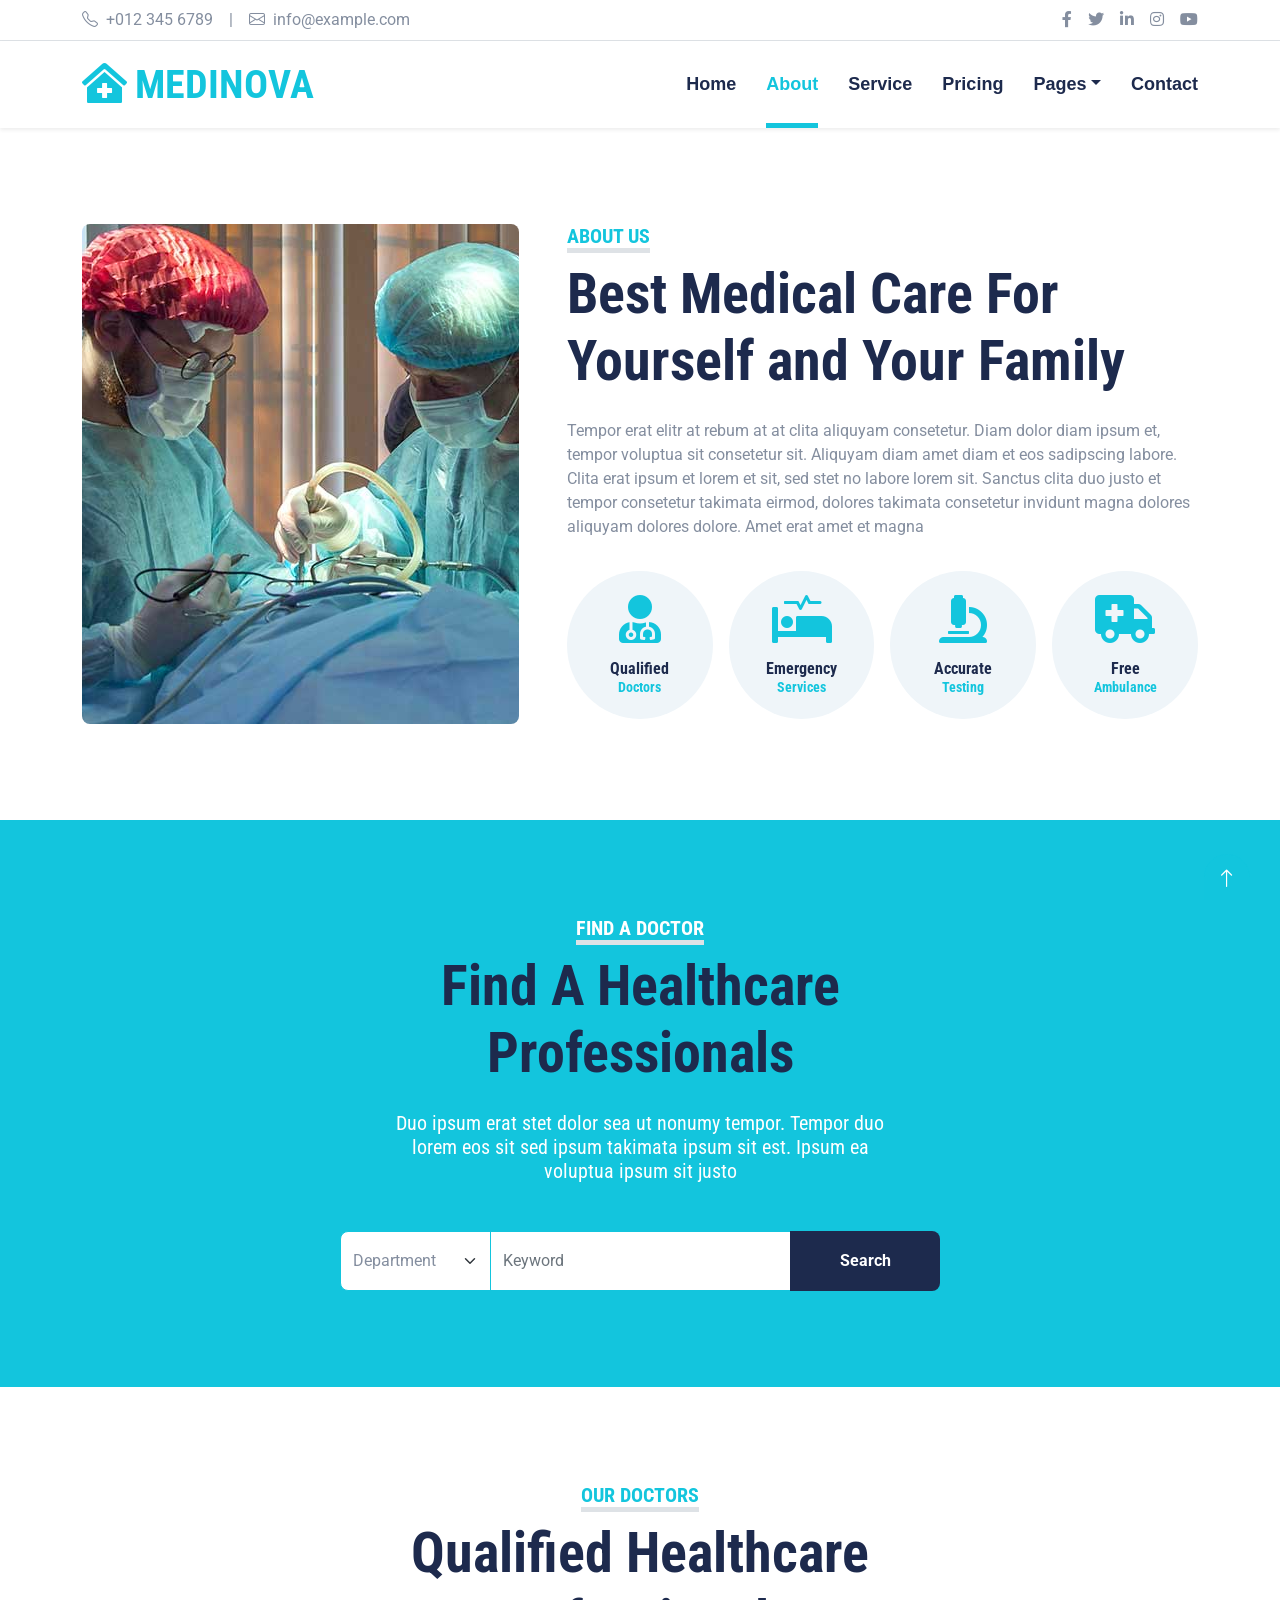
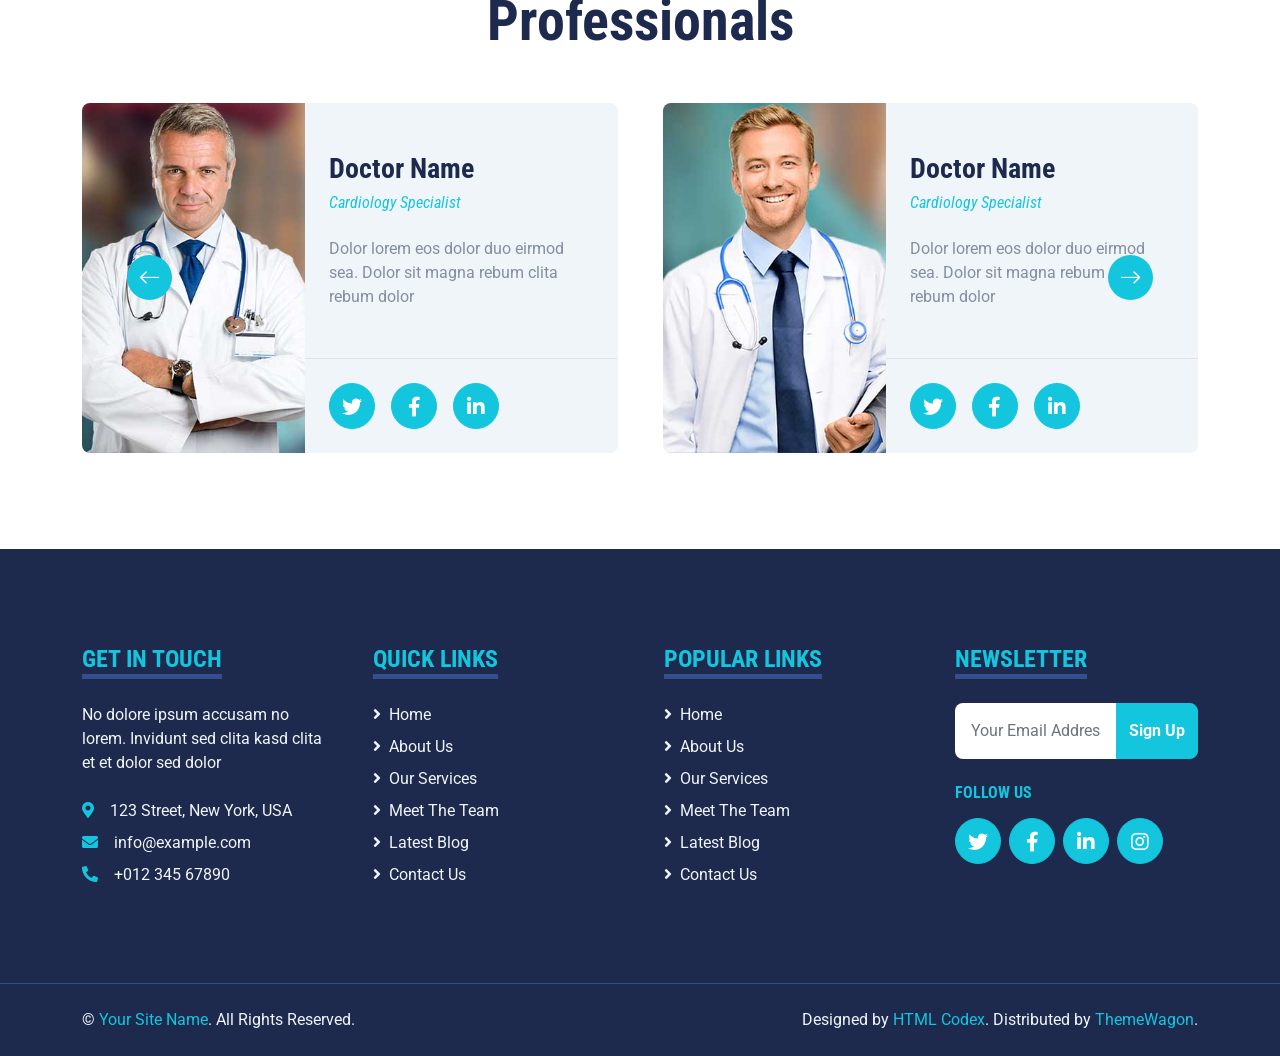
==== about.html @ a8105277 "Initial import of Medinova template for dinosaur conversion" ====
<!DOCTYPE html>
<html lang="en">

<head>
    <meta charset="utf-8">
    <title>MEDINOVA - Hospital Website Template</title>
    <meta content="width=device-width, initial-scale=1.0" name="viewport">
    <meta content="Free HTML Templates" name="keywords">
    <meta content="Free HTML Templates" name="description">

    <!-- Favicon -->
    <link href="img/favicon.ico" rel="icon">

    <!-- Google Web Fonts -->
    <link rel="preconnect" href="https://fonts.gstatic.com">
    <link
        href="https://fonts.googleapis.com/css2?family=Roboto+Condensed:wght@400;700&family=Roboto:wght@400;700&display=swap"
        rel="stylesheet">

    <!-- Icon Font Stylesheet -->
    <link href="https://cdnjs.cloudflare.com/ajax/libs/font-awesome/5.15.0/css/all.min.css" rel="stylesheet">
    <link href="https://cdn.jsdelivr.net/npm/bootstrap-icons@1.4.1/font/bootstrap-icons.css" rel="stylesheet">

    <!-- Libraries Stylesheet -->
    <link href="lib/owlcarousel/assets/owl.carousel.min.css" rel="stylesheet">
    <link href="lib/tempusdominus/css/tempusdominus-bootstrap-4.min.css" rel="stylesheet" />

    <!-- Customized Bootstrap Stylesheet -->
    <link href="css/bootstrap.min.css" rel="stylesheet">

    <!-- Template Stylesheet -->
    <link href="css/style.css" rel="stylesheet">
</head>

<body>
    <!-- Topbar Start -->
    <div class="container-fluid py-2 border-bottom d-none d-lg-block">
        <div class="container">
            <div class="row">
                <div class="col-md-6 text-center text-lg-start mb-2 mb-lg-0">
                    <div class="d-inline-flex align-items-center">
                        <a class="text-decoration-none text-body pe-3" href="#!"><i
                                class="bi bi-telephone me-2"></i>+012
                            345 6789</a>
                        <span class="text-body">|</span>
                        <a class="text-decoration-none text-body px-3" href="#!"><i
                                class="bi bi-envelope me-2"></i>info@example.com</a>
                    </div>
                </div>
                <div class="col-md-6 text-center text-lg-end">
                    <div class="d-inline-flex align-items-center">
                        <a class="text-body px-2" href="#!">
                            <i class="fab fa-facebook-f"></i>
                        </a>
                        <a class="text-body px-2" href="#!">
                            <i class="fab fa-twitter"></i>
                        </a>
                        <a class="text-body px-2" href="#!">
                            <i class="fab fa-linkedin-in"></i>
                        </a>
                        <a class="text-body px-2" href="#!">
                            <i class="fab fa-instagram"></i>
                        </a>
                        <a class="text-body ps-2" href="#!">
                            <i class="fab fa-youtube"></i>
                        </a>
                    </div>
                </div>
            </div>
        </div>
    </div>
    <!-- Topbar End -->


    <!-- Navbar Start -->
    <div class="container-fluid sticky-top bg-white shadow-sm mb-5">
        <div class="container">
            <nav class="navbar navbar-expand-lg bg-white navbar-light py-3 py-lg-0">
                <a href="index.html" class="navbar-brand">
                    <h1 class="m-0 text-uppercase text-primary"><i class="fa fa-clinic-medical me-2"></i>Medinova</h1>
                </a>
                <button class="navbar-toggler" type="button" data-bs-toggle="collapse" data-bs-target="#navbarCollapse">
                    <span class="navbar-toggler-icon"></span>
                </button>
                <div class="collapse navbar-collapse" id="navbarCollapse">
                    <div class="navbar-nav ms-auto py-0">
                        <a href="index.html" class="nav-item nav-link">Home</a>
                        <a href="about.html" class="nav-item nav-link active">About</a>
                        <a href="service.html" class="nav-item nav-link">Service</a>
                        <a href="price.html" class="nav-item nav-link">Pricing</a>
                        <div class="nav-item dropdown">
                            <a href="#" class="nav-link dropdown-toggle" data-bs-toggle="dropdown">Pages</a>
                            <div class="dropdown-menu m-0">
                                <a href="blog.html" class="dropdown-item">Blog Grid</a>
                                <a href="detail.html" class="dropdown-item">Blog Detail</a>
                                <a href="team.html" class="dropdown-item">The Team</a>
                                <a href="testimonial.html" class="dropdown-item">Testimonial</a>
                                <a href="appointment.html" class="dropdown-item">Appointment</a>
                                <a href="search.html" class="dropdown-item">Search</a>
                            </div>
                        </div>
                        <a href="contact.html" class="nav-item nav-link">Contact</a>
                    </div>
                </div>
            </nav>
        </div>
    </div>
    <!-- Navbar End -->


    <!-- About Start -->
    <div class="container-fluid py-5">
        <div class="container">
            <div class="row gx-5">
                <div class="col-lg-5 mb-5 mb-lg-0" style="min-height: 500px;">
                    <div class="position-relative h-100">
                        <img class="position-absolute w-100 h-100 rounded" src="img/about.jpg"
                            style="object-fit: cover;">
                    </div>
                </div>
                <div class="col-lg-7">
                    <div class="mb-4">
                        <h5 class="d-inline-block text-primary text-uppercase border-bottom border-5">About Us</h5>
                        <h1 class="display-4">Best Medical Care For Yourself and Your Family</h1>
                    </div>
                    <p>Tempor erat elitr at rebum at at clita aliquyam consetetur. Diam dolor diam ipsum et, tempor
                        voluptua sit consetetur sit. Aliquyam diam amet diam et eos sadipscing labore. Clita erat ipsum
                        et lorem et sit, sed stet no labore lorem sit. Sanctus clita duo justo et tempor consetetur
                        takimata eirmod, dolores takimata consetetur invidunt magna dolores aliquyam dolores dolore.
                        Amet erat amet et magna</p>
                    <div class="row g-3 pt-3">
                        <div class="col-sm-3 col-6">
                            <div class="bg-light text-center rounded-circle py-4">
                                <i class="fa fa-3x fa-user-md text-primary mb-3"></i>
                                <h6 class="mb-0">Qualified<small class="d-block text-primary">Doctors</small></h6>
                            </div>
                        </div>
                        <div class="col-sm-3 col-6">
                            <div class="bg-light text-center rounded-circle py-4">
                                <i class="fa fa-3x fa-procedures text-primary mb-3"></i>
                                <h6 class="mb-0">Emergency<small class="d-block text-primary">Services</small></h6>
                            </div>
                        </div>
                        <div class="col-sm-3 col-6">
                            <div class="bg-light text-center rounded-circle py-4">
                                <i class="fa fa-3x fa-microscope text-primary mb-3"></i>
                                <h6 class="mb-0">Accurate<small class="d-block text-primary">Testing</small></h6>
                            </div>
                        </div>
                        <div class="col-sm-3 col-6">
                            <div class="bg-light text-center rounded-circle py-4">
                                <i class="fa fa-3x fa-ambulance text-primary mb-3"></i>
                                <h6 class="mb-0">Free<small class="d-block text-primary">Ambulance</small></h6>
                            </div>
                        </div>
                    </div>
                </div>
            </div>
        </div>
    </div>
    <!-- About End -->


    <!-- Search Start -->
    <div class="container-fluid bg-primary my-5 py-5">
        <div class="container py-5">
            <div class="text-center mx-auto mb-5" style="max-width: 500px;">
                <h5 class="d-inline-block text-white text-uppercase border-bottom border-5">Find A Doctor</h5>
                <h1 class="display-4 mb-4">Find A Healthcare Professionals</h1>
                <h5 class="text-white fw-normal">Duo ipsum erat stet dolor sea ut nonumy tempor. Tempor duo lorem eos
                    sit sed ipsum takimata ipsum sit est. Ipsum ea voluptua ipsum sit justo</h5>
            </div>
            <div class="mx-auto" style="width: 100%; max-width: 600px;">
                <div class="input-group">
                    <select class="form-select border-primary w-25" style="height: 60px;">
                        <option selected>Department</option>
                        <option value="1">Department 1</option>
                        <option value="2">Department 2</option>
                        <option value="3">Department 3</option>
                    </select>
                    <input type="text" class="form-control border-primary w-50" placeholder="Keyword">
                    <button class="btn btn-dark border-0 w-25">Search</button>
                </div>
            </div>
        </div>
    </div>
    <!-- Search End -->


    <!-- Team Start -->
    <div class="container-fluid py-5">
        <div class="container">
            <div class="text-center mx-auto mb-5" style="max-width: 500px;">
                <h5 class="d-inline-block text-primary text-uppercase border-bottom border-5">Our Doctors</h5>
                <h1 class="display-4">Qualified Healthcare Professionals</h1>
            </div>
            <div class="owl-carousel team-carousel position-relative">
                <div class="team-item">
                    <div class="row g-0 bg-light rounded overflow-hidden">
                        <div class="col-12 col-sm-5 h-100">
                            <img class="img-fluid h-100" src="img/team-1.jpg" style="object-fit: cover;">
                        </div>
                        <div class="col-12 col-sm-7 h-100 d-flex flex-column">
                            <div class="mt-auto p-4">
                                <h3>Doctor Name</h3>
                                <h6 class="fw-normal fst-italic text-primary mb-4">Cardiology Specialist</h6>
                                <p class="m-0">Dolor lorem eos dolor duo eirmod sea. Dolor sit magna rebum clita rebum
                                    dolor</p>
                            </div>
                            <div class="d-flex mt-auto border-top p-4">
                                <a class="btn btn-lg btn-primary btn-lg-square rounded-circle me-3" href="#!"><i
                                        class="fab fa-twitter"></i></a>
                                <a class="btn btn-lg btn-primary btn-lg-square rounded-circle me-3" href="#!"><i
                                        class="fab fa-facebook-f"></i></a>
                                <a class="btn btn-lg btn-primary btn-lg-square rounded-circle" href="#!"><i
                                        class="fab fa-linkedin-in"></i></a>
                            </div>
                        </div>
                    </div>
                </div>
                <div class="team-item">
                    <div class="row g-0 bg-light rounded overflow-hidden">
                        <div class="col-12 col-sm-5 h-100">
                            <img class="img-fluid h-100" src="img/team-2.jpg" style="object-fit: cover;">
                        </div>
                        <div class="col-12 col-sm-7 h-100 d-flex flex-column">
                            <div class="mt-auto p-4">
                                <h3>Doctor Name</h3>
                                <h6 class="fw-normal fst-italic text-primary mb-4">Cardiology Specialist</h6>
                                <p class="m-0">Dolor lorem eos dolor duo eirmod sea. Dolor sit magna rebum clita rebum
                                    dolor</p>
                            </div>
                            <div class="d-flex mt-auto border-top p-4">
                                <a class="btn btn-lg btn-primary btn-lg-square rounded-circle me-3" href="#!"><i
                                        class="fab fa-twitter"></i></a>
                                <a class="btn btn-lg btn-primary btn-lg-square rounded-circle me-3" href="#!"><i
                                        class="fab fa-facebook-f"></i></a>
                                <a class="btn btn-lg btn-primary btn-lg-square rounded-circle" href="#!"><i
                                        class="fab fa-linkedin-in"></i></a>
                            </div>
                        </div>
                    </div>
                </div>
                <div class="team-item">
                    <div class="row g-0 bg-light rounded overflow-hidden">
                        <div class="col-12 col-sm-5 h-100">
                            <img class="img-fluid h-100" src="img/team-3.jpg" style="object-fit: cover;">
                        </div>
                        <div class="col-12 col-sm-7 h-100 d-flex flex-column">
                            <div class="mt-auto p-4">
                                <h3>Doctor Name</h3>
                                <h6 class="fw-normal fst-italic text-primary mb-4">Cardiology Specialist</h6>
                                <p class="m-0">Dolor lorem eos dolor duo eirmod sea. Dolor sit magna rebum clita rebum
                                    dolor</p>
                            </div>
                            <div class="d-flex mt-auto border-top p-4">
                                <a class="btn btn-lg btn-primary btn-lg-square rounded-circle me-3" href="#!"><i
                                        class="fab fa-twitter"></i></a>
                                <a class="btn btn-lg btn-primary btn-lg-square rounded-circle me-3" href="#!"><i
                                        class="fab fa-facebook-f"></i></a>
                                <a class="btn btn-lg btn-primary btn-lg-square rounded-circle" href="#!"><i
                                        class="fab fa-linkedin-in"></i></a>
                            </div>
                        </div>
                    </div>
                </div>
            </div>
        </div>
    </div>
    <!-- Team End -->


    <!-- Footer Start -->
    <div class="container-fluid bg-dark text-light mt-5 py-5">
        <div class="container py-5">
            <div class="row g-5">
                <div class="col-lg-3 col-md-6">
                    <h4 class="d-inline-block text-primary text-uppercase border-bottom border-5 border-secondary mb-4">
                        Get In Touch</h4>
                    <p class="mb-4">No dolore ipsum accusam no lorem. Invidunt sed clita kasd clita et et dolor sed
                        dolor</p>
                    <p class="mb-2"><i class="fa fa-map-marker-alt text-primary me-3"></i>123 Street, New York, USA</p>
                    <p class="mb-2"><i class="fa fa-envelope text-primary me-3"></i>info@example.com</p>
                    <p class="mb-0"><i class="fa fa-phone-alt text-primary me-3"></i>+012 345 67890</p>
                </div>
                <div class="col-lg-3 col-md-6">
                    <h4 class="d-inline-block text-primary text-uppercase border-bottom border-5 border-secondary mb-4">
                        Quick Links</h4>
                    <div class="d-flex flex-column justify-content-start">
                        <a class="text-light mb-2" href="#!"><i class="fa fa-angle-right me-2"></i>Home</a>
                        <a class="text-light mb-2" href="#!"><i class="fa fa-angle-right me-2"></i>About Us</a>
                        <a class="text-light mb-2" href="#!"><i class="fa fa-angle-right me-2"></i>Our Services</a>
                        <a class="text-light mb-2" href="#!"><i class="fa fa-angle-right me-2"></i>Meet The Team</a>
                        <a class="text-light mb-2" href="#!"><i class="fa fa-angle-right me-2"></i>Latest Blog</a>
                        <a class="text-light" href="#!"><i class="fa fa-angle-right me-2"></i>Contact Us</a>
                    </div>
                </div>
                <div class="col-lg-3 col-md-6">
                    <h4 class="d-inline-block text-primary text-uppercase border-bottom border-5 border-secondary mb-4">
                        Popular Links</h4>
                    <div class="d-flex flex-column justify-content-start">
                        <a class="text-light mb-2" href="#!"><i class="fa fa-angle-right me-2"></i>Home</a>
                        <a class="text-light mb-2" href="#!"><i class="fa fa-angle-right me-2"></i>About Us</a>
                        <a class="text-light mb-2" href="#!"><i class="fa fa-angle-right me-2"></i>Our Services</a>
                        <a class="text-light mb-2" href="#!"><i class="fa fa-angle-right me-2"></i>Meet The Team</a>
                        <a class="text-light mb-2" href="#!"><i class="fa fa-angle-right me-2"></i>Latest Blog</a>
                        <a class="text-light" href="#!"><i class="fa fa-angle-right me-2"></i>Contact Us</a>
                    </div>
                </div>
                <div class="col-lg-3 col-md-6">
                    <h4 class="d-inline-block text-primary text-uppercase border-bottom border-5 border-secondary mb-4">
                        Newsletter</h4>
                    <form action="">
                        <div class="input-group">
                            <input type="text" class="form-control p-3 border-0" placeholder="Your Email Address">
                            <button class="btn btn-primary">Sign Up</button>
                        </div>
                    </form>
                    <h6 class="text-primary text-uppercase mt-4 mb-3">Follow Us</h6>
                    <div class="d-flex">
                        <a class="btn btn-lg btn-primary btn-lg-square rounded-circle me-2" href="#!"><i
                                class="fab fa-twitter"></i></a>
                        <a class="btn btn-lg btn-primary btn-lg-square rounded-circle me-2" href="#!"><i
                                class="fab fa-facebook-f"></i></a>
                        <a class="btn btn-lg btn-primary btn-lg-square rounded-circle me-2" href="#!"><i
                                class="fab fa-linkedin-in"></i></a>
                        <a class="btn btn-lg btn-primary btn-lg-square rounded-circle" href="#!"><i
                                class="fab fa-instagram"></i></a>
                    </div>
                </div>
            </div>
        </div>
    </div>
    <div class="container-fluid bg-dark text-light border-top border-secondary py-4">
        <div class="container">
            <div class="row g-5">
                <div class="col-md-6 text-center text-md-start">
                    <p class="mb-md-0">&copy; <a class="text-primary" href="#!">Your Site Name</a>. All Rights Reserved.
                    </p>
                </div>
                <div class="col-md-6 text-center text-md-end">
                    <p class="mb-0">Designed by <a class="text-primary" href="https://htmlcodex.com"
                            target="_blank">HTML Codex</a>. Distributed by <a href="https://themewagon.com"
                            target="_blank">ThemeWagon</a>.</p>
                </div>
            </div>
        </div>
    </div>
    <!-- Footer End -->


    <!-- Back to Top -->
    <a href="#!" class="btn btn-lg btn-primary btn-lg-square back-to-top"><i class="bi bi-arrow-up"></i></a>


    <!-- JavaScript Libraries -->
    <script src="https://code.jquery.com/jquery-3.4.1.min.js"></script>
    <script src="https://cdn.jsdelivr.net/npm/bootstrap@5.0.0/dist/js/bootstrap.bundle.min.js"></script>
    <script src="lib/easing/easing.min.js"></script>
    <script src="lib/waypoints/waypoints.min.js"></script>
    <script src="lib/owlcarousel/owl.carousel.min.js"></script>
    <script src="lib/tempusdominus/js/moment.min.js"></script>
    <script src="lib/tempusdominus/js/moment-timezone.min.js"></script>
    <script src="lib/tempusdominus/js/tempusdominus-bootstrap-4.min.js"></script>

    <!-- Template Javascript -->
    <script src="js/main.js"></script>
</body>

</html>
---- css/style.css ----
/********** Template CSS **********/
:root {
    --primary: #13C5DD;
    --secondary: #354F8E;
    --light: #EFF5F9;
    --dark: #1D2A4D;
}

.btn {
    font-weight: 700;
    transition: .5s;
}

.btn:hover {
    -webkit-box-shadow: 0 8px 6px -6px #555555;
    -moz-box-shadow: 0 8px 6px -6px #555555;
    box-shadow: 0 8px 6px -6px #555555;
}

.btn-primary {
    color: #FFFFFF;
}

.btn-square {
    width: 36px;
    height: 36px;
}

.btn-sm-square {
    width: 28px;
    height: 28px;
}

.btn-lg-square {
    width: 46px;
    height: 46px;
}

.btn-square,
.btn-sm-square,
.btn-lg-square {
    padding-left: 0;
    padding-right: 0;
    text-align: center;
}

.back-to-top {
    position: fixed;
    display: none;
    right: 30px;
    bottom: 0;
    border-radius: 50% 50% 0 0;
    z-index: 99;
}

.navbar-light .navbar-nav .nav-link {
    font-family: 'Jost', sans-serif;
    position: relative;
    margin-left: 30px;
    padding: 30px 0;
    font-size: 18px;
    font-weight: 700;
    color: var(--dark);
    outline: none;
    transition: .5s;
}

.navbar-light .navbar-nav .nav-link:hover,
.navbar-light .navbar-nav .nav-link.active {
    color: var(--primary);
}

@media (min-width: 992px) {
    .navbar-light .navbar-nav .nav-link::before {
        position: absolute;
        content: "";
        width: 0;
        height: 5px;
        bottom: 0;
        left: 50%;
        background: var(--primary);
        transition: .5s;
    }

    .navbar-light .navbar-nav .nav-link:hover::before,
    .navbar-light .navbar-nav .nav-link.active::before {
        width: 100%;
        left: 0;
    }
}

@media (max-width: 991.98px) {
    .navbar-light .navbar-nav .nav-link  {
        margin-left: 0;
        padding: 10px 0;
    }
}

.hero-header {
    background: url(../img/hero.jpg) top right no-repeat;
    background-size: cover;
}

.service-item {
    position: relative;
    height: 350px;
    padding: 0 30px;
    transition: .5s;
}

.service-item .service-icon {
    width: 150px;
    height: 100px;
    display: flex;
    align-items: center;
    justify-content: center;
    background: var(--primary);
    border-radius: 50%;
    transform: rotate(-14deg);
}

.service-item .service-icon i {
    transform: rotate(15deg);
}

.service-item a.btn {
    position: absolute;
    width: 60px;
    bottom: -48px;
    left: 50%;
    margin-left: -30px;
    opacity: 0;
}

.service-item:hover a.btn {
    bottom: -24px;
    opacity: 1;
}

.price-carousel::after {
    position: absolute;
    content: "";
    width: 100%;
    height: 50%;
    bottom: 0;
    left: 0;
    background: var(--primary);
    border-radius: 8px 8px 50% 50%;
    z-index: -1;
}

.price-carousel .owl-nav {
    margin-top: 35px;
    width: 100%;
    text-align: center;
    display: flex;
    justify-content: center;
}

.price-carousel .owl-nav .owl-prev,
.price-carousel .owl-nav .owl-next{
    position: relative;
    margin: 0 5px;
    width: 45px;
    height: 45px;
    display: flex;
    align-items: center;
    justify-content: center;
    color: var(--primary);
    background: #FFFFFF;
    font-size: 22px;
    border-radius: 45px;
    transition: .5s;
}

.price-carousel .owl-nav .owl-prev:hover,
.price-carousel .owl-nav .owl-next:hover {
    color: var(--dark);
}

@media (min-width: 576px) {
    .team-item .row {
        height: 350px;
    }
}

.team-carousel .owl-nav {
    position: absolute;
    padding: 0 45px;
    width: 100%;
    height: 45px;
    top: calc(50% - 22.5px);
    left: 0;
    display: flex;
    justify-content: space-between;
}

.team-carousel .owl-nav .owl-prev,
.team-carousel .owl-nav .owl-next {
    position: relative;
    width: 45px;
    height: 45px;
    display: flex;
    align-items: center;
    justify-content: center;
    color: #FFFFFF;
    background: var(--primary);
    border-radius: 45px;
    font-size: 22px;
    transition: .5s;
}

.team-carousel .owl-nav .owl-prev:hover,
.team-carousel .owl-nav .owl-next:hover {
    background: var(--dark);
}

.testimonial-carousel .owl-dots {
    margin-top: 15px;
    display: flex;
    align-items: center;
    justify-content: center;
}

.testimonial-carousel .owl-dot {
    position: relative;
    display: inline-block;
    margin: 0 5px;
    width: 20px;
    height: 20px;
    background: var(--light);
    border: 2px solid var(--primary);
    border-radius: 20px;
    transition: .5s;
}

.testimonial-carousel .owl-dot.active {
    width: 40px;
    height: 40px;
    background: var(--primary);
}

.testimonial-carousel .owl-item img {
    width: 150px;
    height: 150px;
}
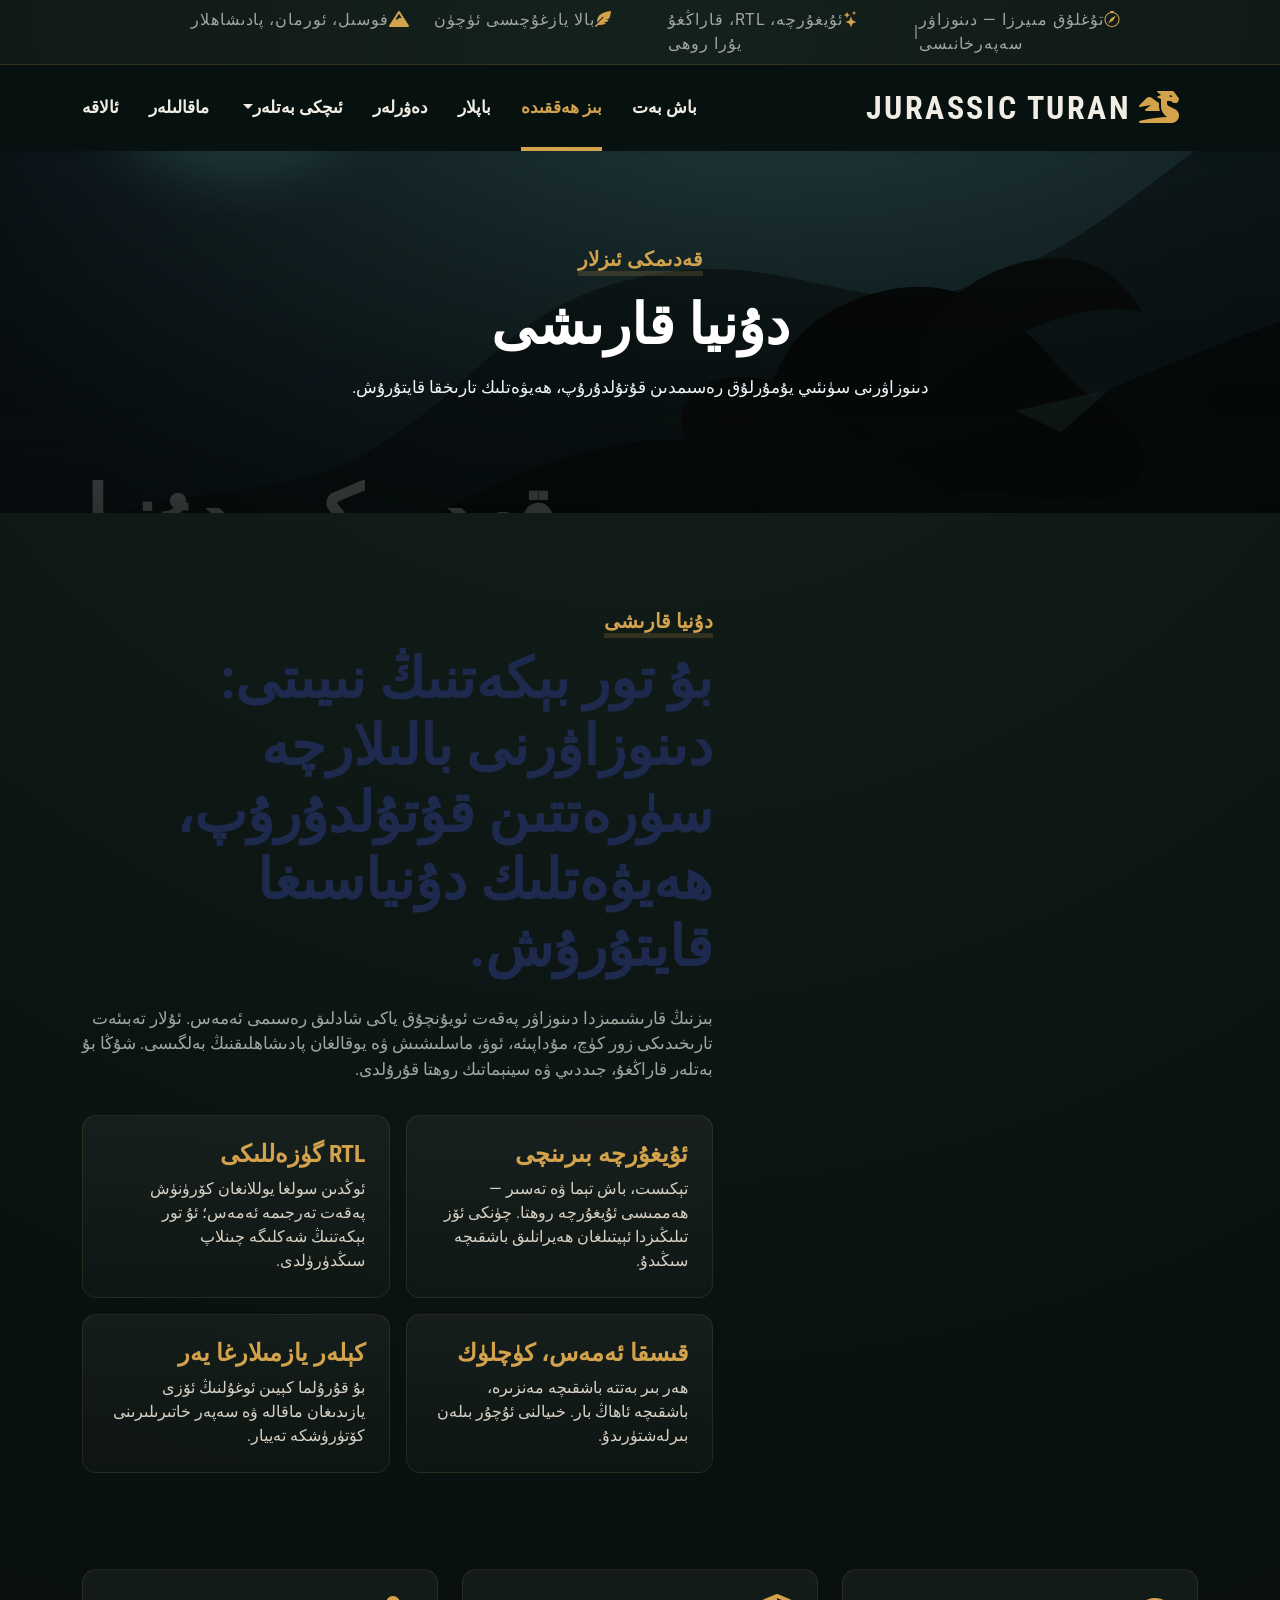
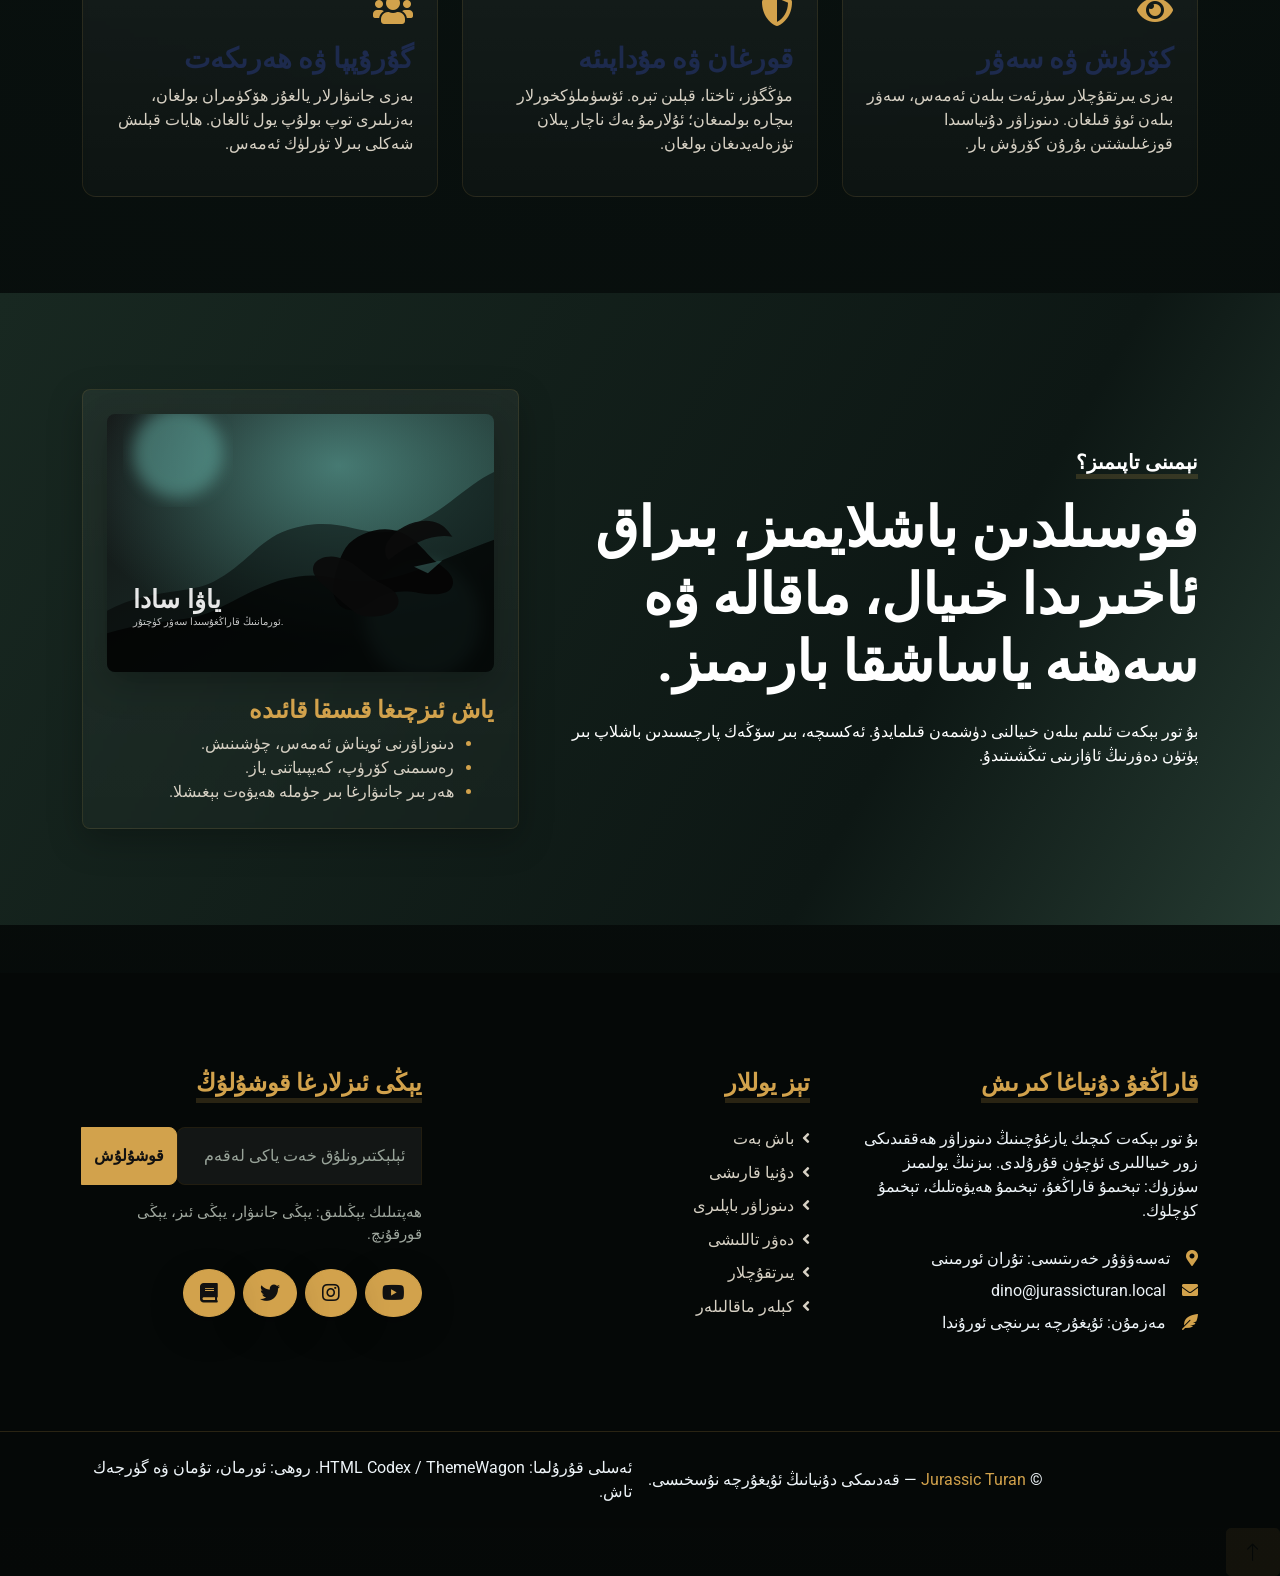
==== commit 4765c0cc: "Transform Medinova into Uyghur Jurassic dinosaur site" ====
--- a/about.html
+++ b/about.html
@@ -1,370 +1,169 @@
 <!DOCTYPE html>
-<html lang="en">
+<html lang="ug" dir="rtl">
+<head>
+  <meta charset="utf-8">
+  <title>بىز ھەققىدە — Jurassic Turan</title>
+  <meta content="width=device-width, initial-scale=1.0" name="viewport">
+  <meta content="Uyghur dinosaur website, Jurassic style, dramatic RTL site" name="keywords">
+  <meta content="قاراڭغۇ، ھەيۋەتلىك ۋە ئۇيغۇرچە دىنوزاۋر دۇنياسى." name="description">
+  <link href="img/favicon.svg" rel="icon" type="image/svg+xml">
+  <link rel="preconnect" href="https://fonts.gstatic.com">
+  <link href="https://fonts.googleapis.com/css2?family=Roboto+Condensed:wght@400;700&family=Roboto:wght@400;500;700&display=swap" rel="stylesheet">
+  <link href="https://cdnjs.cloudflare.com/ajax/libs/font-awesome/5.15.0/css/all.min.css" rel="stylesheet">
+  <link href="https://cdn.jsdelivr.net/npm/bootstrap-icons@1.4.1/font/bootstrap-icons.css" rel="stylesheet">
+  <link href="lib/owlcarousel/assets/owl.carousel.min.css" rel="stylesheet">
+  <link href="lib/tempusdominus/css/tempusdominus-bootstrap-4.min.css" rel="stylesheet" />
+  <link href="css/bootstrap.min.css" rel="stylesheet">
+  <link href="css/style.css" rel="stylesheet">
+</head>
+<body>
+  <div class="container-fluid py-2 border-bottom d-none d-lg-block">
+    <div class="container">
+      <div class="row">
+        <div class="col-md-6 text-center text-lg-start mb-2 mb-lg-0">
+          <div class="d-inline-flex align-items-center topbar-note">
+            <span class="pe-3"><i class="bi bi-compass me-2 text-primary"></i>تۇغلۇق مىيرزا — دىنوزاۋر سەپەرخانىسى</span>
+            <span>|</span>
+            <span class="px-3"><i class="bi bi-stars me-2 text-primary"></i>ئۇيغۇرچە، RTL، قاراڭغۇ يۇرا روھى</span>
+          </div>
+        </div>
+        <div class="col-md-6 text-center text-lg-end">
+          <div class="d-inline-flex align-items-center topbar-note">
+            <span class="px-2"><i class="fas fa-feather-alt text-primary me-2"></i>بالا يازغۇچىسى ئۈچۈن</span>
+            <span class="px-2"><i class="fas fa-mountain text-primary me-2"></i>فوسىل، ئورمان، پادىشاھلار</span>
+          </div>
+        </div>
+      </div>
+    </div>
+  </div>
+  <div class="container-fluid sticky-top bg-white shadow-sm">
+    <div class="container">
+      <nav class="navbar navbar-expand-lg bg-white navbar-light py-3 py-lg-0">
+        <a href="index.html" class="navbar-brand">
+          <h1 class="m-0 text-uppercase"><i class="fas fa-dragon ms-2 text-primary"></i>Jurassic Turan</h1>
+        </a>
+        <button class="navbar-toggler" type="button" data-bs-toggle="collapse" data-bs-target="#navbarCollapse">
+          <span class="navbar-toggler-icon"></span>
+        </button>
+        <div class="collapse navbar-collapse" id="navbarCollapse">
+          <div class="navbar-nav me-auto py-0">
+            <a href="index.html" class="nav-item nav-link">باش بەت</a>
+            <a href="about.html" class="nav-item nav-link active">بىز ھەققىدە</a>
+            <a href="service.html" class="nav-item nav-link">باپلار</a>
+            <a href="price.html" class="nav-item nav-link">دەۋرلەر</a>
+            <div class="nav-item dropdown">
+              <a href="#" class="nav-link dropdown-toggle" data-bs-toggle="dropdown">ئىچكى بەتلەر</a>
+              <div class="dropdown-menu m-0">
+                <a href="blog.html" class="dropdown-item">ماقالە تورى</a>
+                <a href="detail.html" class="dropdown-item">تەپسىلىي ماقالە</a>
+                <a href="team.html" class="dropdown-item">ئالدىنقى جانىۋارلار</a>
+                <a href="testimonial.html" class="dropdown-item">سەپەر خاتىرىلىرى</a>
+                <a href="appointment.html" class="dropdown-item">سەپەر پىلانى</a>
+                <a href="search.html" class="dropdown-item">فوسىل ئىزدەش</a>
+              </div>
+            </div>
+            <a href="blog.html" class="nav-item nav-link">ماقالىلەر</a>
+            <a href="contact.html" class="nav-item nav-link">ئالاقە</a>
+          </div>
+        </div>
+      </nav>
+    </div>
+  </div>
+  
+        <div class="container-fluid page-header py-5 mb-5">
+          <div class="container py-5">
+            <div class="row justify-content-center">
+              <div class="col-lg-8 text-center">
+                <h5 class="d-inline-block text-primary text-uppercase border-bottom border-5 mb-3">قەدىمكى ئىزلار</h5>
+                <h1 class="display-4 text-white mb-3">دۇنيا قارىشى</h1>
+                <p class="section-lead text-light">دىنوزاۋرنى سۈنئىي يۇمۇرلۇق رەسىمدىن قۇتۇلدۇرۇپ، ھەيۋەتلىك تارىخقا قايتۇرۇش.</p>
+              </div>
+            </div>
+          </div>
+        </div>
+  
+<div class="container-fluid py-5">
+  <div class="container">
+    <div class="row gx-5 align-items-center">
+      <div class="col-lg-5 mb-5 mb-lg-0" style="min-height:500px;"><div class="position-relative h-100"><img class="position-absolute w-100 h-100 rounded page-hero-art" src="img/about-world.svg" alt="دۇنيا"></div></div>
+      <div class="col-lg-7">
+        <div class="mb-4"><h5 class="d-inline-block text-primary text-uppercase border-bottom border-5">دۇنيا قارىشى</h5><h1 class="display-4">بۇ تور بېكەتنىڭ نىيىتى: دىنوزاۋرنى بالىلارچە سۈرەتتىن قۇتۇلدۇرۇپ، ھەيۋەتلىك دۇنياسىغا قايتۇرۇش.</h1></div>
+        <p class="section-lead">بىزنىڭ قارىشىمىزدا دىنوزاۋر پەقەت ئويۇنچۇق ياكى شادلىق رەسىمى ئەمەس. ئۇلار تەبىئەت تارىخىدىكى زور كۈچ، مۇداپىئە، ئوۋ، ماسلىشىش ۋە يوقالغان پادىشاھلىقنىڭ بەلگىسى. شۇڭا بۇ بەتلەر قاراڭغۇ، جىددىي ۋە سينېماتىك روھتا قۇرۇلدى.</p>
+        <div class="row g-3 pt-3">
+          <div class="col-sm-6"><div class="fact-card"><h4 class="text-primary">ئۇيغۇرچە بىرىنچى</h4><p class="m-0">تېكىست، باش تېما ۋە تەسىر — ھەممىسى ئۇيغۇرچە روھتا. چۈنكى ئۆز تىلىڭىزدا ئېيتىلغان ھەيرانلىق باشقىچە سىڭىدۇ.</p></div></div>
+          <div class="col-sm-6"><div class="fact-card"><h4 class="text-primary">RTL گۈزەللىكى</h4><p class="m-0">ئوڭدىن سولغا يوللانغان كۆرۈنۈش پەقەت تەرجىمە ئەمەس؛ ئۇ تور بېكەتنىڭ شەكلىگە چىنلاپ سىڭدۈرۈلدى.</p></div></div>
+          <div class="col-sm-6"><div class="fact-card"><h4 class="text-primary">قىسقا ئەمەس، كۈچلۈك</h4><p class="m-0">ھەر بىر بەتتە باشقىچە مەنزىرە، باشقىچە ئاھاڭ بار. خىيالنى ئۇچۇر بىلەن بىرلەشتۈرىدۇ.</p></div></div>
+          <div class="col-sm-6"><div class="fact-card"><h4 class="text-primary">كېلەر يازمىلارغا يەر</h4><p class="m-0">بۇ قۇرۇلما كېيىن ئوغۇلنىڭ ئۆزى يازىدىغان ماقالە ۋە سەپەر خاتىرىلىرىنى كۆتۈرۈشكە تەييار.</p></div></div>
+        </div>
+      </div>
+    </div>
+  </div>
+</div>
+<div class="container-fluid py-5" id="traits"><div class="container"><div class="row g-4">
+  <div class="col-lg-4"><div class="fact-card h-100"><i class="fas fa-eye fa-2x mb-3"></i><h3>كۆرۈش ۋە سەۋر</h3><p>بەزى يىرتقۇچلار سۈرئەت بىلەن ئەمەس، سەۋر بىلەن ئوۋ قىلغان. دىنوزاۋر دۇنياسىدا قوزغىلىشتىن بۇرۇن كۆرۈش بار.</p></div></div>
+  <div class="col-lg-4"><div class="fact-card h-100"><i class="fas fa-shield-alt fa-2x mb-3"></i><h3>قورغان ۋە مۇداپىئە</h3><p>مۈڭگۈز، تاختا، قېلىن تېرە. ئۆسۈملۈكخورلار بىچارە بولمىغان؛ ئۇلارمۇ بەك ناچار پىلان تۈزەلەيدىغان بولغان.</p></div></div>
+  <div class="col-lg-4"><div class="fact-card h-100"><i class="fas fa-users fa-2x mb-3"></i><h3>گۇرۇپپا ۋە ھەرىكەت</h3><p>بەزى جانىۋارلار يالغۇز ھۆكۈمران بولغان، بەزىلىرى توپ بولۇپ يول ئالغان. ھايات قېلىش شەكلى بىرلا تۈرلۈك ئەمەس.</p></div></div>
+</div></div></div>
+<div class="container-fluid bg-primary my-5 py-5"><div class="container py-5"><div class="row g-5 align-items-center"><div class="col-lg-7"><h5 class="d-inline-block text-white text-uppercase border-bottom border-5 mb-3">نېمىنى تاپىمىز؟</h5><h1 class="display-4 text-white">فوسىلدىن باشلايمىز، بىراق ئاخىرىدا خىيال، ماقالە ۋە سەھنە ياساشقا بارىمىز.</h1><p class="text-white mt-4 mb-0">بۇ تور بېكەت ئىلىم بىلەن خىيالنى دۈشمەن قىلمايدۇ. ئەكسىچە، بىر سۆڭەك پارچىسىدىن باشلاپ بىر پۈتۈن دەۋرنىڭ ئاۋازىنى تىڭشىتىدۇ.</p></div><div class="col-lg-5"><div class="glass-panel rounded p-4"><img class="img-fluid rounded" src="img/field-note-2.svg" alt="ياۋا سادا"><div class="mt-4"><h4 class="text-primary">ياش ئىزچىغا قىسقا قائىدە</h4><ul class="list-accent mb-0"><li>دىنوزاۋرنى ئويناش ئەمەس، چۈشىنىش.</li><li>رەسىمنى كۆرۈپ، كەيپىياتنى ياز.</li><li>ھەر بىر جانىۋارغا بىر جۈملە ھەيۋەت بېغىشلا.</li></ul></div></div></div></div></div></div>
 
-<head>
-    <meta charset="utf-8">
-    <title>MEDINOVA - Hospital Website Template</title>
-    <meta content="width=device-width, initial-scale=1.0" name="viewport">
-    <meta content="Free HTML Templates" name="keywords">
-    <meta content="Free HTML Templates" name="description">
-
-    <!-- Favicon -->
-    <link href="img/favicon.ico" rel="icon">
-
-    <!-- Google Web Fonts -->
-    <link rel="preconnect" href="https://fonts.gstatic.com">
-    <link
-        href="https://fonts.googleapis.com/css2?family=Roboto+Condensed:wght@400;700&family=Roboto:wght@400;700&display=swap"
-        rel="stylesheet">
-
-    <!-- Icon Font Stylesheet -->
-    <link href="https://cdnjs.cloudflare.com/ajax/libs/font-awesome/5.15.0/css/all.min.css" rel="stylesheet">
-    <link href="https://cdn.jsdelivr.net/npm/bootstrap-icons@1.4.1/font/bootstrap-icons.css" rel="stylesheet">
-
-    <!-- Libraries Stylesheet -->
-    <link href="lib/owlcarousel/assets/owl.carousel.min.css" rel="stylesheet">
-    <link href="lib/tempusdominus/css/tempusdominus-bootstrap-4.min.css" rel="stylesheet" />
-
-    <!-- Customized Bootstrap Stylesheet -->
-    <link href="css/bootstrap.min.css" rel="stylesheet">
-
-    <!-- Template Stylesheet -->
-    <link href="css/style.css" rel="stylesheet">
-</head>
-
-<body>
-    <!-- Topbar Start -->
-    <div class="container-fluid py-2 border-bottom d-none d-lg-block">
-        <div class="container">
-            <div class="row">
-                <div class="col-md-6 text-center text-lg-start mb-2 mb-lg-0">
-                    <div class="d-inline-flex align-items-center">
-                        <a class="text-decoration-none text-body pe-3" href="#!"><i
-                                class="bi bi-telephone me-2"></i>+012
-                            345 6789</a>
-                        <span class="text-body">|</span>
-                        <a class="text-decoration-none text-body px-3" href="#!"><i
-                                class="bi bi-envelope me-2"></i>info@example.com</a>
-                    </div>
-                </div>
-                <div class="col-md-6 text-center text-lg-end">
-                    <div class="d-inline-flex align-items-center">
-                        <a class="text-body px-2" href="#!">
-                            <i class="fab fa-facebook-f"></i>
-                        </a>
-                        <a class="text-body px-2" href="#!">
-                            <i class="fab fa-twitter"></i>
-                        </a>
-                        <a class="text-body px-2" href="#!">
-                            <i class="fab fa-linkedin-in"></i>
-                        </a>
-                        <a class="text-body px-2" href="#!">
-                            <i class="fab fa-instagram"></i>
-                        </a>
-                        <a class="text-body ps-2" href="#!">
-                            <i class="fab fa-youtube"></i>
-                        </a>
-                    </div>
-                </div>
+  <div class="container-fluid bg-dark text-light mt-5 py-5">
+    <div class="container py-5">
+      <div class="row g-5">
+        <div class="col-lg-4 col-md-6">
+          <h4 class="d-inline-block text-primary text-uppercase border-bottom border-5 border-secondary mb-4">قاراڭغۇ دۇنياغا كىرىش</h4>
+          <p class="mb-4">بۇ تور بېكەت كىچىك يازغۇچىنىڭ دىنوزاۋر ھەققىدىكى زور خىياللىرى ئۈچۈن قۇرۇلدى. بىزنىڭ يولىمىز سۈزۈك: تېخىمۇ قاراڭغۇ، تېخىمۇ ھەيۋەتلىك، تېخىمۇ كۈچلۈك.</p>
+          <p class="mb-2"><i class="fa fa-map-marker-alt text-primary ms-3"></i>تەسەۋۋۇر خەرىتىسى: تۇران ئورمىنى</p>
+          <p class="mb-2"><i class="fa fa-envelope text-primary ms-3"></i>dino@jurassicturan.local</p>
+          <p class="mb-0"><i class="fa fa-feather-alt text-primary ms-3"></i>مەزمۇن: ئۇيغۇرچە بىرىنچى ئورۇندا</p>
+        </div>
+        <div class="col-lg-4 col-md-6">
+          <h4 class="d-inline-block text-primary text-uppercase border-bottom border-5 border-secondary mb-4">تېز يوللار</h4>
+          <a class="footer-link" href="index.html"><i class="fa fa-angle-left ms-2"></i>باش بەت</a>
+          <a class="footer-link" href="about.html"><i class="fa fa-angle-left ms-2"></i>دۇنيا قارىشى</a>
+          <a class="footer-link" href="service.html"><i class="fa fa-angle-left ms-2"></i>دىنوزاۋر باپلىرى</a>
+          <a class="footer-link" href="price.html"><i class="fa fa-angle-left ms-2"></i>دەۋر تاللىشى</a>
+          <a class="footer-link" href="team.html"><i class="fa fa-angle-left ms-2"></i>يىرتقۇچلار</a>
+          <a class="footer-link" href="blog.html"><i class="fa fa-angle-left ms-2"></i>كېلەر ماقالىلەر</a>
+        </div>
+        <div class="col-lg-4 col-md-12">
+          <h4 class="d-inline-block text-primary text-uppercase border-bottom border-5 border-secondary mb-4">يېڭى ئىزلارغا قوشۇلۇڭ</h4>
+          <form>
+            <div class="input-group mb-3">
+              <input type="text" class="form-control p-3 border-0" placeholder="ئېلېكتىرونلۇق خەت ياكى لەقەم">
+              <button class="btn btn-primary">قوشۇلۇش</button>
             </div>
+          </form>
+          <p class="small-meta">ھەپتىلىك يېڭىلىق: يېڭى جانىۋار، يېڭى ئىز، يېڭى قورقۇنچ.</p>
+          <div class="d-flex mt-4">
+            <a class="btn btn-lg btn-primary btn-lg-square rounded-circle ms-2" href="#"><i class="fab fa-youtube"></i></a>
+            <a class="btn btn-lg btn-primary btn-lg-square rounded-circle ms-2" href="#"><i class="fab fa-instagram"></i></a>
+            <a class="btn btn-lg btn-primary btn-lg-square rounded-circle ms-2" href="#"><i class="fab fa-twitter"></i></a>
+            <a class="btn btn-lg btn-primary btn-lg-square rounded-circle" href="#"><i class="fas fa-book"></i></a>
+          </div>
         </div>
+      </div>
     </div>
-    <!-- Topbar End -->
-
-
-    <!-- Navbar Start -->
-    <div class="container-fluid sticky-top bg-white shadow-sm mb-5">
-        <div class="container">
-            <nav class="navbar navbar-expand-lg bg-white navbar-light py-3 py-lg-0">
-                <a href="index.html" class="navbar-brand">
-                    <h1 class="m-0 text-uppercase text-primary"><i class="fa fa-clinic-medical me-2"></i>Medinova</h1>
-                </a>
-                <button class="navbar-toggler" type="button" data-bs-toggle="collapse" data-bs-target="#navbarCollapse">
-                    <span class="navbar-toggler-icon"></span>
-                </button>
-                <div class="collapse navbar-collapse" id="navbarCollapse">
-                    <div class="navbar-nav ms-auto py-0">
-                        <a href="index.html" class="nav-item nav-link">Home</a>
-                        <a href="about.html" class="nav-item nav-link active">About</a>
-                        <a href="service.html" class="nav-item nav-link">Service</a>
-                        <a href="price.html" class="nav-item nav-link">Pricing</a>
-                        <div class="nav-item dropdown">
-                            <a href="#" class="nav-link dropdown-toggle" data-bs-toggle="dropdown">Pages</a>
-                            <div class="dropdown-menu m-0">
-                                <a href="blog.html" class="dropdown-item">Blog Grid</a>
-                                <a href="detail.html" class="dropdown-item">Blog Detail</a>
-                                <a href="team.html" class="dropdown-item">The Team</a>
-                                <a href="testimonial.html" class="dropdown-item">Testimonial</a>
-                                <a href="appointment.html" class="dropdown-item">Appointment</a>
-                                <a href="search.html" class="dropdown-item">Search</a>
-                            </div>
-                        </div>
-                        <a href="contact.html" class="nav-item nav-link">Contact</a>
-                    </div>
-                </div>
-            </nav>
+  </div>
+  <div class="container-fluid bg-dark text-light border-top border-secondary py-4">
+    <div class="container">
+      <div class="row g-3 align-items-center">
+        <div class="col-md-6 text-center text-md-start">
+          <p class="mb-md-0">&copy; <a class="text-primary" href="index.html">Jurassic Turan</a> — قەدىمكى دۇنيانىڭ ئۇيغۇرچە نۇسخىسى.</p>
         </div>
+        <div class="col-md-6 text-center text-md-end">
+          <p class="mb-0">ئەسلى قۇرۇلما: HTML Codex / ThemeWagon. روھى: ئورمان، تۇمان ۋە گۈرجەك تاش.</p>
+        </div>
+      </div>
     </div>
-    <!-- Navbar End -->
-
-
-    <!-- About Start -->
-    <div class="container-fluid py-5">
-        <div class="container">
-            <div class="row gx-5">
-                <div class="col-lg-5 mb-5 mb-lg-0" style="min-height: 500px;">
-                    <div class="position-relative h-100">
-                        <img class="position-absolute w-100 h-100 rounded" src="img/about.jpg"
-                            style="object-fit: cover;">
-                    </div>
-                </div>
-                <div class="col-lg-7">
-                    <div class="mb-4">
-                        <h5 class="d-inline-block text-primary text-uppercase border-bottom border-5">About Us</h5>
-                        <h1 class="display-4">Best Medical Care For Yourself and Your Family</h1>
-                    </div>
-                    <p>Tempor erat elitr at rebum at at clita aliquyam consetetur. Diam dolor diam ipsum et, tempor
-                        voluptua sit consetetur sit. Aliquyam diam amet diam et eos sadipscing labore. Clita erat ipsum
-                        et lorem et sit, sed stet no labore lorem sit. Sanctus clita duo justo et tempor consetetur
-                        takimata eirmod, dolores takimata consetetur invidunt magna dolores aliquyam dolores dolore.
-                        Amet erat amet et magna</p>
-                    <div class="row g-3 pt-3">
-                        <div class="col-sm-3 col-6">
-                            <div class="bg-light text-center rounded-circle py-4">
-                                <i class="fa fa-3x fa-user-md text-primary mb-3"></i>
-                                <h6 class="mb-0">Qualified<small class="d-block text-primary">Doctors</small></h6>
-                            </div>
-                        </div>
-                        <div class="col-sm-3 col-6">
-                            <div class="bg-light text-center rounded-circle py-4">
-                                <i class="fa fa-3x fa-procedures text-primary mb-3"></i>
-                                <h6 class="mb-0">Emergency<small class="d-block text-primary">Services</small></h6>
-                            </div>
-                        </div>
-                        <div class="col-sm-3 col-6">
-                            <div class="bg-light text-center rounded-circle py-4">
-                                <i class="fa fa-3x fa-microscope text-primary mb-3"></i>
-                                <h6 class="mb-0">Accurate<small class="d-block text-primary">Testing</small></h6>
-                            </div>
-                        </div>
-                        <div class="col-sm-3 col-6">
-                            <div class="bg-light text-center rounded-circle py-4">
-                                <i class="fa fa-3x fa-ambulance text-primary mb-3"></i>
-                                <h6 class="mb-0">Free<small class="d-block text-primary">Ambulance</small></h6>
-                            </div>
-                        </div>
-                    </div>
-                </div>
-            </div>
-        </div>
-    </div>
-    <!-- About End -->
-
-
-    <!-- Search Start -->
-    <div class="container-fluid bg-primary my-5 py-5">
-        <div class="container py-5">
-            <div class="text-center mx-auto mb-5" style="max-width: 500px;">
-                <h5 class="d-inline-block text-white text-uppercase border-bottom border-5">Find A Doctor</h5>
-                <h1 class="display-4 mb-4">Find A Healthcare Professionals</h1>
-                <h5 class="text-white fw-normal">Duo ipsum erat stet dolor sea ut nonumy tempor. Tempor duo lorem eos
-                    sit sed ipsum takimata ipsum sit est. Ipsum ea voluptua ipsum sit justo</h5>
-            </div>
-            <div class="mx-auto" style="width: 100%; max-width: 600px;">
-                <div class="input-group">
-                    <select class="form-select border-primary w-25" style="height: 60px;">
-                        <option selected>Department</option>
-                        <option value="1">Department 1</option>
-                        <option value="2">Department 2</option>
-                        <option value="3">Department 3</option>
-                    </select>
-                    <input type="text" class="form-control border-primary w-50" placeholder="Keyword">
-                    <button class="btn btn-dark border-0 w-25">Search</button>
-                </div>
-            </div>
-        </div>
-    </div>
-    <!-- Search End -->
-
-
-    <!-- Team Start -->
-    <div class="container-fluid py-5">
-        <div class="container">
-            <div class="text-center mx-auto mb-5" style="max-width: 500px;">
-                <h5 class="d-inline-block text-primary text-uppercase border-bottom border-5">Our Doctors</h5>
-                <h1 class="display-4">Qualified Healthcare Professionals</h1>
-            </div>
-            <div class="owl-carousel team-carousel position-relative">
-                <div class="team-item">
-                    <div class="row g-0 bg-light rounded overflow-hidden">
-                        <div class="col-12 col-sm-5 h-100">
-                            <img class="img-fluid h-100" src="img/team-1.jpg" style="object-fit: cover;">
-                        </div>
-                        <div class="col-12 col-sm-7 h-100 d-flex flex-column">
-                            <div class="mt-auto p-4">
-                                <h3>Doctor Name</h3>
-                                <h6 class="fw-normal fst-italic text-primary mb-4">Cardiology Specialist</h6>
-                                <p class="m-0">Dolor lorem eos dolor duo eirmod sea. Dolor sit magna rebum clita rebum
-                                    dolor</p>
-                            </div>
-                            <div class="d-flex mt-auto border-top p-4">
-                                <a class="btn btn-lg btn-primary btn-lg-square rounded-circle me-3" href="#!"><i
-                                        class="fab fa-twitter"></i></a>
-                                <a class="btn btn-lg btn-primary btn-lg-square rounded-circle me-3" href="#!"><i
-                                        class="fab fa-facebook-f"></i></a>
-                                <a class="btn btn-lg btn-primary btn-lg-square rounded-circle" href="#!"><i
-                                        class="fab fa-linkedin-in"></i></a>
-                            </div>
-                        </div>
-                    </div>
-                </div>
-                <div class="team-item">
-                    <div class="row g-0 bg-light rounded overflow-hidden">
-                        <div class="col-12 col-sm-5 h-100">
-                            <img class="img-fluid h-100" src="img/team-2.jpg" style="object-fit: cover;">
-                        </div>
-                        <div class="col-12 col-sm-7 h-100 d-flex flex-column">
-                            <div class="mt-auto p-4">
-                                <h3>Doctor Name</h3>
-                                <h6 class="fw-normal fst-italic text-primary mb-4">Cardiology Specialist</h6>
-                                <p class="m-0">Dolor lorem eos dolor duo eirmod sea. Dolor sit magna rebum clita rebum
-                                    dolor</p>
-                            </div>
-                            <div class="d-flex mt-auto border-top p-4">
-                                <a class="btn btn-lg btn-primary btn-lg-square rounded-circle me-3" href="#!"><i
-                                        class="fab fa-twitter"></i></a>
-                                <a class="btn btn-lg btn-primary btn-lg-square rounded-circle me-3" href="#!"><i
-                                        class="fab fa-facebook-f"></i></a>
-                                <a class="btn btn-lg btn-primary btn-lg-square rounded-circle" href="#!"><i
-                                        class="fab fa-linkedin-in"></i></a>
-                            </div>
-                        </div>
-                    </div>
-                </div>
-                <div class="team-item">
-                    <div class="row g-0 bg-light rounded overflow-hidden">
-                        <div class="col-12 col-sm-5 h-100">
-                            <img class="img-fluid h-100" src="img/team-3.jpg" style="object-fit: cover;">
-                        </div>
-                        <div class="col-12 col-sm-7 h-100 d-flex flex-column">
-                            <div class="mt-auto p-4">
-                                <h3>Doctor Name</h3>
-                                <h6 class="fw-normal fst-italic text-primary mb-4">Cardiology Specialist</h6>
-                                <p class="m-0">Dolor lorem eos dolor duo eirmod sea. Dolor sit magna rebum clita rebum
-                                    dolor</p>
-                            </div>
-                            <div class="d-flex mt-auto border-top p-4">
-                                <a class="btn btn-lg btn-primary btn-lg-square rounded-circle me-3" href="#!"><i
-                                        class="fab fa-twitter"></i></a>
-                                <a class="btn btn-lg btn-primary btn-lg-square rounded-circle me-3" href="#!"><i
-                                        class="fab fa-facebook-f"></i></a>
-                                <a class="btn btn-lg btn-primary btn-lg-square rounded-circle" href="#!"><i
-                                        class="fab fa-linkedin-in"></i></a>
-                            </div>
-                        </div>
-                    </div>
-                </div>
-            </div>
-        </div>
-    </div>
-    <!-- Team End -->
-
-
-    <!-- Footer Start -->
-    <div class="container-fluid bg-dark text-light mt-5 py-5">
-        <div class="container py-5">
-            <div class="row g-5">
-                <div class="col-lg-3 col-md-6">
-                    <h4 class="d-inline-block text-primary text-uppercase border-bottom border-5 border-secondary mb-4">
-                        Get In Touch</h4>
-                    <p class="mb-4">No dolore ipsum accusam no lorem. Invidunt sed clita kasd clita et et dolor sed
-                        dolor</p>
-                    <p class="mb-2"><i class="fa fa-map-marker-alt text-primary me-3"></i>123 Street, New York, USA</p>
-                    <p class="mb-2"><i class="fa fa-envelope text-primary me-3"></i>info@example.com</p>
-                    <p class="mb-0"><i class="fa fa-phone-alt text-primary me-3"></i>+012 345 67890</p>
-                </div>
-                <div class="col-lg-3 col-md-6">
-                    <h4 class="d-inline-block text-primary text-uppercase border-bottom border-5 border-secondary mb-4">
-                        Quick Links</h4>
-                    <div class="d-flex flex-column justify-content-start">
-                        <a class="text-light mb-2" href="#!"><i class="fa fa-angle-right me-2"></i>Home</a>
-                        <a class="text-light mb-2" href="#!"><i class="fa fa-angle-right me-2"></i>About Us</a>
-                        <a class="text-light mb-2" href="#!"><i class="fa fa-angle-right me-2"></i>Our Services</a>
-                        <a class="text-light mb-2" href="#!"><i class="fa fa-angle-right me-2"></i>Meet The Team</a>
-                        <a class="text-light mb-2" href="#!"><i class="fa fa-angle-right me-2"></i>Latest Blog</a>
-                        <a class="text-light" href="#!"><i class="fa fa-angle-right me-2"></i>Contact Us</a>
-                    </div>
-                </div>
-                <div class="col-lg-3 col-md-6">
-                    <h4 class="d-inline-block text-primary text-uppercase border-bottom border-5 border-secondary mb-4">
-                        Popular Links</h4>
-                    <div class="d-flex flex-column justify-content-start">
-                        <a class="text-light mb-2" href="#!"><i class="fa fa-angle-right me-2"></i>Home</a>
-                        <a class="text-light mb-2" href="#!"><i class="fa fa-angle-right me-2"></i>About Us</a>
-                        <a class="text-light mb-2" href="#!"><i class="fa fa-angle-right me-2"></i>Our Services</a>
-                        <a class="text-light mb-2" href="#!"><i class="fa fa-angle-right me-2"></i>Meet The Team</a>
-                        <a class="text-light mb-2" href="#!"><i class="fa fa-angle-right me-2"></i>Latest Blog</a>
-                        <a class="text-light" href="#!"><i class="fa fa-angle-right me-2"></i>Contact Us</a>
-                    </div>
-                </div>
-                <div class="col-lg-3 col-md-6">
-                    <h4 class="d-inline-block text-primary text-uppercase border-bottom border-5 border-secondary mb-4">
-                        Newsletter</h4>
-                    <form action="">
-                        <div class="input-group">
-                            <input type="text" class="form-control p-3 border-0" placeholder="Your Email Address">
-                            <button class="btn btn-primary">Sign Up</button>
-                        </div>
-                    </form>
-                    <h6 class="text-primary text-uppercase mt-4 mb-3">Follow Us</h6>
-                    <div class="d-flex">
-                        <a class="btn btn-lg btn-primary btn-lg-square rounded-circle me-2" href="#!"><i
-                                class="fab fa-twitter"></i></a>
-                        <a class="btn btn-lg btn-primary btn-lg-square rounded-circle me-2" href="#!"><i
-                                class="fab fa-facebook-f"></i></a>
-                        <a class="btn btn-lg btn-primary btn-lg-square rounded-circle me-2" href="#!"><i
-                                class="fab fa-linkedin-in"></i></a>
-                        <a class="btn btn-lg btn-primary btn-lg-square rounded-circle" href="#!"><i
-                                class="fab fa-instagram"></i></a>
-                    </div>
-                </div>
-            </div>
-        </div>
-    </div>
-    <div class="container-fluid bg-dark text-light border-top border-secondary py-4">
-        <div class="container">
-            <div class="row g-5">
-                <div class="col-md-6 text-center text-md-start">
-                    <p class="mb-md-0">&copy; <a class="text-primary" href="#!">Your Site Name</a>. All Rights Reserved.
-                    </p>
-                </div>
-                <div class="col-md-6 text-center text-md-end">
-                    <p class="mb-0">Designed by <a class="text-primary" href="https://htmlcodex.com"
-                            target="_blank">HTML Codex</a>. Distributed by <a href="https://themewagon.com"
-                            target="_blank">ThemeWagon</a>.</p>
-                </div>
-            </div>
-        </div>
-    </div>
-    <!-- Footer End -->
-
-
-    <!-- Back to Top -->
-    <a href="#!" class="btn btn-lg btn-primary btn-lg-square back-to-top"><i class="bi bi-arrow-up"></i></a>
-
-
-    <!-- JavaScript Libraries -->
-    <script src="https://code.jquery.com/jquery-3.4.1.min.js"></script>
-    <script src="https://cdn.jsdelivr.net/npm/bootstrap@5.0.0/dist/js/bootstrap.bundle.min.js"></script>
-    <script src="lib/easing/easing.min.js"></script>
-    <script src="lib/waypoints/waypoints.min.js"></script>
-    <script src="lib/owlcarousel/owl.carousel.min.js"></script>
-    <script src="lib/tempusdominus/js/moment.min.js"></script>
-    <script src="lib/tempusdominus/js/moment-timezone.min.js"></script>
-    <script src="lib/tempusdominus/js/tempusdominus-bootstrap-4.min.js"></script>
-
-    <!-- Template Javascript -->
-    <script src="js/main.js"></script>
-</body>
-
-</html>+  </div>
+  <a href="#" class="btn btn-lg btn-primary btn-lg-square back-to-top"><i class="bi bi-arrow-up"></i></a>
+  <script src="https://code.jquery.com/jquery-3.4.1.min.js"></script>
+  <script src="https://cdn.jsdelivr.net/npm/bootstrap@5.0.0/dist/js/bootstrap.bundle.min.js"></script>
+  <script src="lib/easing/easing.min.js"></script>
+  <script src="lib/waypoints/waypoints.min.js"></script>
+  <script src="lib/owlcarousel/owl.carousel.min.js"></script>
+  <script src="lib/tempusdominus/js/moment.min.js"></script>
+  <script src="lib/tempusdominus/js/moment-timezone.min.js"></script>
+  <script src="lib/tempusdominus/js/tempusdominus-bootstrap-4.min.js"></script>
+  <script src="js/main.js"></script>
+</body></html>
--- a/css/style.css
+++ b/css/style.css
@@ -1,246 +1,98 @@
-/********** Template CSS **********/
+
 :root {
-    --primary: #13C5DD;
-    --secondary: #354F8E;
-    --light: #EFF5F9;
-    --dark: #1D2A4D;
+    --primary: #d2a24c;
+    --secondary: #22372f;
+    --light: #f1ede4;
+    --dark: #08110f;
+    --surface: #111b18;
+    --surface-soft: #162521;
+    --text: #d7d1c4;
+    --muted: #9fa79e;
 }
-
-.btn {
-    font-weight: 700;
-    transition: .5s;
+html { scroll-behavior: smooth; }
+body {
+    font-family: 'Roboto', sans-serif;
+    background: radial-gradient(circle at top, #15211d 0%, #09110f 45%, #050807 100%);
+    color: var(--text);
+    direction: rtl;
+    text-align: right;
 }
-
-.btn:hover {
-    -webkit-box-shadow: 0 8px 6px -6px #555555;
-    -moz-box-shadow: 0 8px 6px -6px #555555;
-    box-shadow: 0 8px 6px -6px #555555;
+a { color: var(--primary); }
+a:hover { color: #f0c777; }
+h1,h2,h3,h4,h5,h6,.navbar-light .navbar-nav .nav-link { font-family: 'Roboto Condensed', sans-serif; }
+.btn { font-weight: 700; transition: .35s; }
+.btn:hover { transform: translateY(-3px); box-shadow: 0 12px 25px rgba(0,0,0,.35); }
+.btn-primary { color: #111; background-color: var(--primary); border-color: var(--primary); }
+.btn-primary:hover { color:#111; background-color:#e0b25f; border-color:#e0b25f; }
+.btn-dark { background:#050807; border-color:#050807; }
+.bg-light { background-color: rgba(255,255,255,.04) !important; }
+.bg-white { background-color: rgba(8,17,15,.95) !important; }
+.bg-primary { background: linear-gradient(120deg, #182821, #0d1714 70%, #253a31) !important; }
+.bg-dark { background: #050807 !important; }
+.text-primary { color: var(--primary) !important; }
+.text-body, .text-dark { color: var(--text) !important; }
+.text-muted { color: var(--muted) !important; }
+.border-bottom, .border-top, .border-secondary { border-color: rgba(210,162,76,.18) !important; }
+.rounded, .rounded-top, .rounded-circle { box-shadow: 0 12px 34px rgba(0,0,0,.25); }
+.topbar-note { letter-spacing: .06em; color: var(--muted); }
+.navbar-light .navbar-brand h1 { color: var(--light); font-size: 2rem; letter-spacing:.08em; }
+.navbar-light .navbar-nav .nav-link { position: relative; margin-right: 30px; margin-left: 0; padding: 30px 0; font-size: 17px; font-weight: 700; color: var(--light); }
+.navbar-light .navbar-nav .nav-link:hover, .navbar-light .navbar-nav .nav-link.active { color: var(--primary); }
+@media (min-width: 992px) {
+  .navbar-light .navbar-nav .nav-link::before { position:absolute; content:""; width:0; height:4px; bottom:0; right:50%; background:var(--primary); transition:.35s; }
+  .navbar-light .navbar-nav .nav-link:hover::before, .navbar-light .navbar-nav .nav-link.active::before { width:100%; right:0; }
 }
-
-.btn-primary {
-    color: #FFFFFF;
+@media (max-width: 991.98px) { .navbar-light .navbar-nav .nav-link { margin-right:0; padding:10px 0; } }
+.dropdown-menu { background:#111b18; border:1px solid rgba(210,162,76,.16); }
+.dropdown-item { color:var(--text); text-align:right; }
+.dropdown-item:hover { background:#162521; color:var(--primary); }
+.hero-header {
+    position: relative;
+    background: linear-gradient(rgba(4,8,7,.45), rgba(4,8,7,.76)), url(../img/hero-dino.svg) center center no-repeat;
+    background-size: cover;
+    overflow: hidden;
 }
-
-.btn-square {
-    width: 36px;
-    height: 36px;
+.hero-header::before {
+    content:""; position:absolute; inset:0; background: radial-gradient(circle at 15% 20%, rgba(210,162,76,.18), transparent 30%), linear-gradient(90deg, rgba(0,0,0,.75), rgba(0,0,0,.25));
 }
-
-.btn-sm-square {
-    width: 28px;
-    height: 28px;
+.hero-header .container { position: relative; z-index: 1; }
+.section-lead { font-size:1.08rem; color:var(--muted); }
+.service-item, .fact-card, .story-card, .contact-card, .field-card, .blog-card, .glass-panel {
+    background: linear-gradient(180deg, rgba(255,255,255,.05), rgba(255,255,255,.025));
+    border: 1px solid rgba(210,162,76,.12);
+    backdrop-filter: blur(3px);
 }
-
-.btn-lg-square {
-    width: 46px;
-    height: 46px;
-}
-
-.btn-square,
-.btn-sm-square,
-.btn-lg-square {
-    padding-left: 0;
-    padding-right: 0;
-    text-align: center;
-}
-
-.back-to-top {
-    position: fixed;
-    display: none;
-    right: 30px;
-    bottom: 0;
-    border-radius: 50% 50% 0 0;
-    z-index: 99;
-}
-
-.navbar-light .navbar-nav .nav-link {
-    font-family: 'Jost', sans-serif;
-    position: relative;
-    margin-left: 30px;
-    padding: 30px 0;
-    font-size: 18px;
-    font-weight: 700;
-    color: var(--dark);
-    outline: none;
-    transition: .5s;
-}
-
-.navbar-light .navbar-nav .nav-link:hover,
-.navbar-light .navbar-nav .nav-link.active {
-    color: var(--primary);
-}
-
-@media (min-width: 992px) {
-    .navbar-light .navbar-nav .nav-link::before {
-        position: absolute;
-        content: "";
-        width: 0;
-        height: 5px;
-        bottom: 0;
-        left: 50%;
-        background: var(--primary);
-        transition: .5s;
-    }
-
-    .navbar-light .navbar-nav .nav-link:hover::before,
-    .navbar-light .navbar-nav .nav-link.active::before {
-        width: 100%;
-        left: 0;
-    }
-}
-
-@media (max-width: 991.98px) {
-    .navbar-light .navbar-nav .nav-link  {
-        margin-left: 0;
-        padding: 10px 0;
-    }
-}
-
-.hero-header {
-    background: url(../img/hero.jpg) top right no-repeat;
-    background-size: cover;
-}
-
-.service-item {
-    position: relative;
-    height: 350px;
-    padding: 0 30px;
-    transition: .5s;
-}
-
-.service-item .service-icon {
-    width: 150px;
-    height: 100px;
-    display: flex;
-    align-items: center;
-    justify-content: center;
-    background: var(--primary);
-    border-radius: 50%;
-    transform: rotate(-14deg);
-}
-
-.service-item .service-icon i {
-    transform: rotate(15deg);
-}
-
-.service-item a.btn {
-    position: absolute;
-    width: 60px;
-    bottom: -48px;
-    left: 50%;
-    margin-left: -30px;
-    opacity: 0;
-}
-
-.service-item:hover a.btn {
-    bottom: -24px;
-    opacity: 1;
-}
-
-.price-carousel::after {
-    position: absolute;
-    content: "";
-    width: 100%;
-    height: 50%;
-    bottom: 0;
-    left: 0;
-    background: var(--primary);
-    border-radius: 8px 8px 50% 50%;
-    z-index: -1;
-}
-
-.price-carousel .owl-nav {
-    margin-top: 35px;
-    width: 100%;
-    text-align: center;
-    display: flex;
-    justify-content: center;
-}
-
-.price-carousel .owl-nav .owl-prev,
-.price-carousel .owl-nav .owl-next{
-    position: relative;
-    margin: 0 5px;
-    width: 45px;
-    height: 45px;
-    display: flex;
-    align-items: center;
-    justify-content: center;
-    color: var(--primary);
-    background: #FFFFFF;
-    font-size: 22px;
-    border-radius: 45px;
-    transition: .5s;
-}
-
-.price-carousel .owl-nav .owl-prev:hover,
-.price-carousel .owl-nav .owl-next:hover {
-    color: var(--dark);
-}
-
-@media (min-width: 576px) {
-    .team-item .row {
-        height: 350px;
-    }
-}
-
-.team-carousel .owl-nav {
-    position: absolute;
-    padding: 0 45px;
-    width: 100%;
-    height: 45px;
-    top: calc(50% - 22.5px);
-    left: 0;
-    display: flex;
-    justify-content: space-between;
-}
-
-.team-carousel .owl-nav .owl-prev,
-.team-carousel .owl-nav .owl-next {
-    position: relative;
-    width: 45px;
-    height: 45px;
-    display: flex;
-    align-items: center;
-    justify-content: center;
-    color: #FFFFFF;
-    background: var(--primary);
-    border-radius: 45px;
-    font-size: 22px;
-    transition: .5s;
-}
-
-.team-carousel .owl-nav .owl-prev:hover,
-.team-carousel .owl-nav .owl-next:hover {
-    background: var(--dark);
-}
-
-.testimonial-carousel .owl-dots {
-    margin-top: 15px;
-    display: flex;
-    align-items: center;
-    justify-content: center;
-}
-
-.testimonial-carousel .owl-dot {
-    position: relative;
-    display: inline-block;
-    margin: 0 5px;
-    width: 20px;
-    height: 20px;
-    background: var(--light);
-    border: 2px solid var(--primary);
-    border-radius: 20px;
-    transition: .5s;
-}
-
-.testimonial-carousel .owl-dot.active {
-    width: 40px;
-    height: 40px;
-    background: var(--primary);
-}
-
-.testimonial-carousel .owl-item img {
-    width: 150px;
-    height: 150px;
-}
+.service-item { position: relative; min-height: 360px; padding: 0 30px; transition: .4s; }
+.service-item:hover, .story-card:hover, .blog-card:hover, .field-card:hover { transform: translateY(-6px); border-color: rgba(210,162,76,.34); }
+.service-item .service-icon { width: 140px; height: 95px; display:flex; align-items:center; justify-content:center; background: linear-gradient(135deg, var(--primary), #7b5d29); border-radius:50%; transform: rotate(-14deg); box-shadow:0 12px 24px rgba(0,0,0,.3); }
+.service-item .service-icon i { transform: rotate(14deg); color:#111; }
+.service-item a.btn { position:absolute; width:60px; bottom:-48px; left:50%; margin-left:-30px; opacity:0; }
+.service-item:hover a.btn { bottom:-24px; opacity:1; }
+.fact-card { padding: 1.5rem; border-radius: 14px; height: 100%; }
+.fact-card i { color: var(--primary); }
+.price-carousel::after { position:absolute; content:""; width:100%; height:54%; bottom:0; left:0; background: linear-gradient(90deg, #2a2010, #4d3a18); border-radius:14px 14px 60% 60%; z-index:-1; }
+.price-carousel .owl-nav, .team-carousel .owl-nav { margin-top: 35px; width:100%; text-align:center; display:flex; justify-content:center; }
+.team-carousel .owl-nav { position:absolute; padding:0 25px; top:calc(50% - 22px); left:0; justify-content:space-between; }
+.price-carousel .owl-nav .owl-prev, .price-carousel .owl-nav .owl-next, .team-carousel .owl-nav .owl-prev, .team-carousel .owl-nav .owl-next { width:45px; height:45px; display:flex; align-items:center; justify-content:center; color:var(--primary); background:#09110f; border:1px solid rgba(210,162,76,.25); border-radius:45px; font-size:22px; transition:.35s; }
+.price-carousel .owl-nav .owl-prev:hover, .price-carousel .owl-nav .owl-next:hover, .team-carousel .owl-nav .owl-prev:hover, .team-carousel .owl-nav .owl-next:hover { background: var(--primary); color:#111; }
+@media (min-width:576px){ .team-item .row { height:360px; } }
+.team-item .row, .testimonial-item, .price-card, .blog-card { background: linear-gradient(180deg, rgba(255,255,255,.05), rgba(255,255,255,.02)); }
+.team-item img, .blog-card img, .price-card img, .page-hero-art { object-fit: cover; }
+.testimonial-carousel .owl-dots { margin-top:15px; display:flex; align-items:center; justify-content:center; }
+.testimonial-carousel .owl-dot { margin:0 5px; width:20px; height:20px; background:#111b18; border:2px solid var(--primary); border-radius:20px; transition:.35s; }
+.testimonial-carousel .owl-dot.active { width:40px; height:40px; background: var(--primary); }
+.testimonial-carousel .owl-item img { width:150px; height:150px; object-fit:cover; }
+.form-control, .form-select { background-color: rgba(255,255,255,.06) !important; color: var(--light); border: 1px solid rgba(210,162,76,.14) !important; }
+.form-control::placeholder { color: #98a399; }
+.form-control:focus, .form-select:focus { box-shadow: 0 0 0 .25rem rgba(210,162,76,.15); border-color: rgba(210,162,76,.32) !important; }
+.input-group > .btn { z-index: 0; }
+.footer-link { color: var(--text); text-decoration:none; margin-bottom:.6rem; display:block; }
+.footer-link:hover { color: var(--primary); }
+.page-header { position:relative; background: linear-gradient(rgba(4,8,7,.55), rgba(4,8,7,.82)), url(../img/about-world.svg) center/cover no-repeat; }
+.page-header .container { position:relative; z-index:1; }
+.stat-strip { background: linear-gradient(90deg, rgba(210,162,76,.08), rgba(255,255,255,.02)); border: 1px solid rgba(210,162,76,.12); }
+.quote-badge { width:60px; height:60px; }
+.small-meta { color: var(--muted); font-size:.92rem; }
+.list-accent li::marker { color: var(--primary); }
+.rtl-center { text-align:center; }
+@media (max-width: 767.98px){ body { text-align:right; } .rtl-center-sm { text-align:center; } }
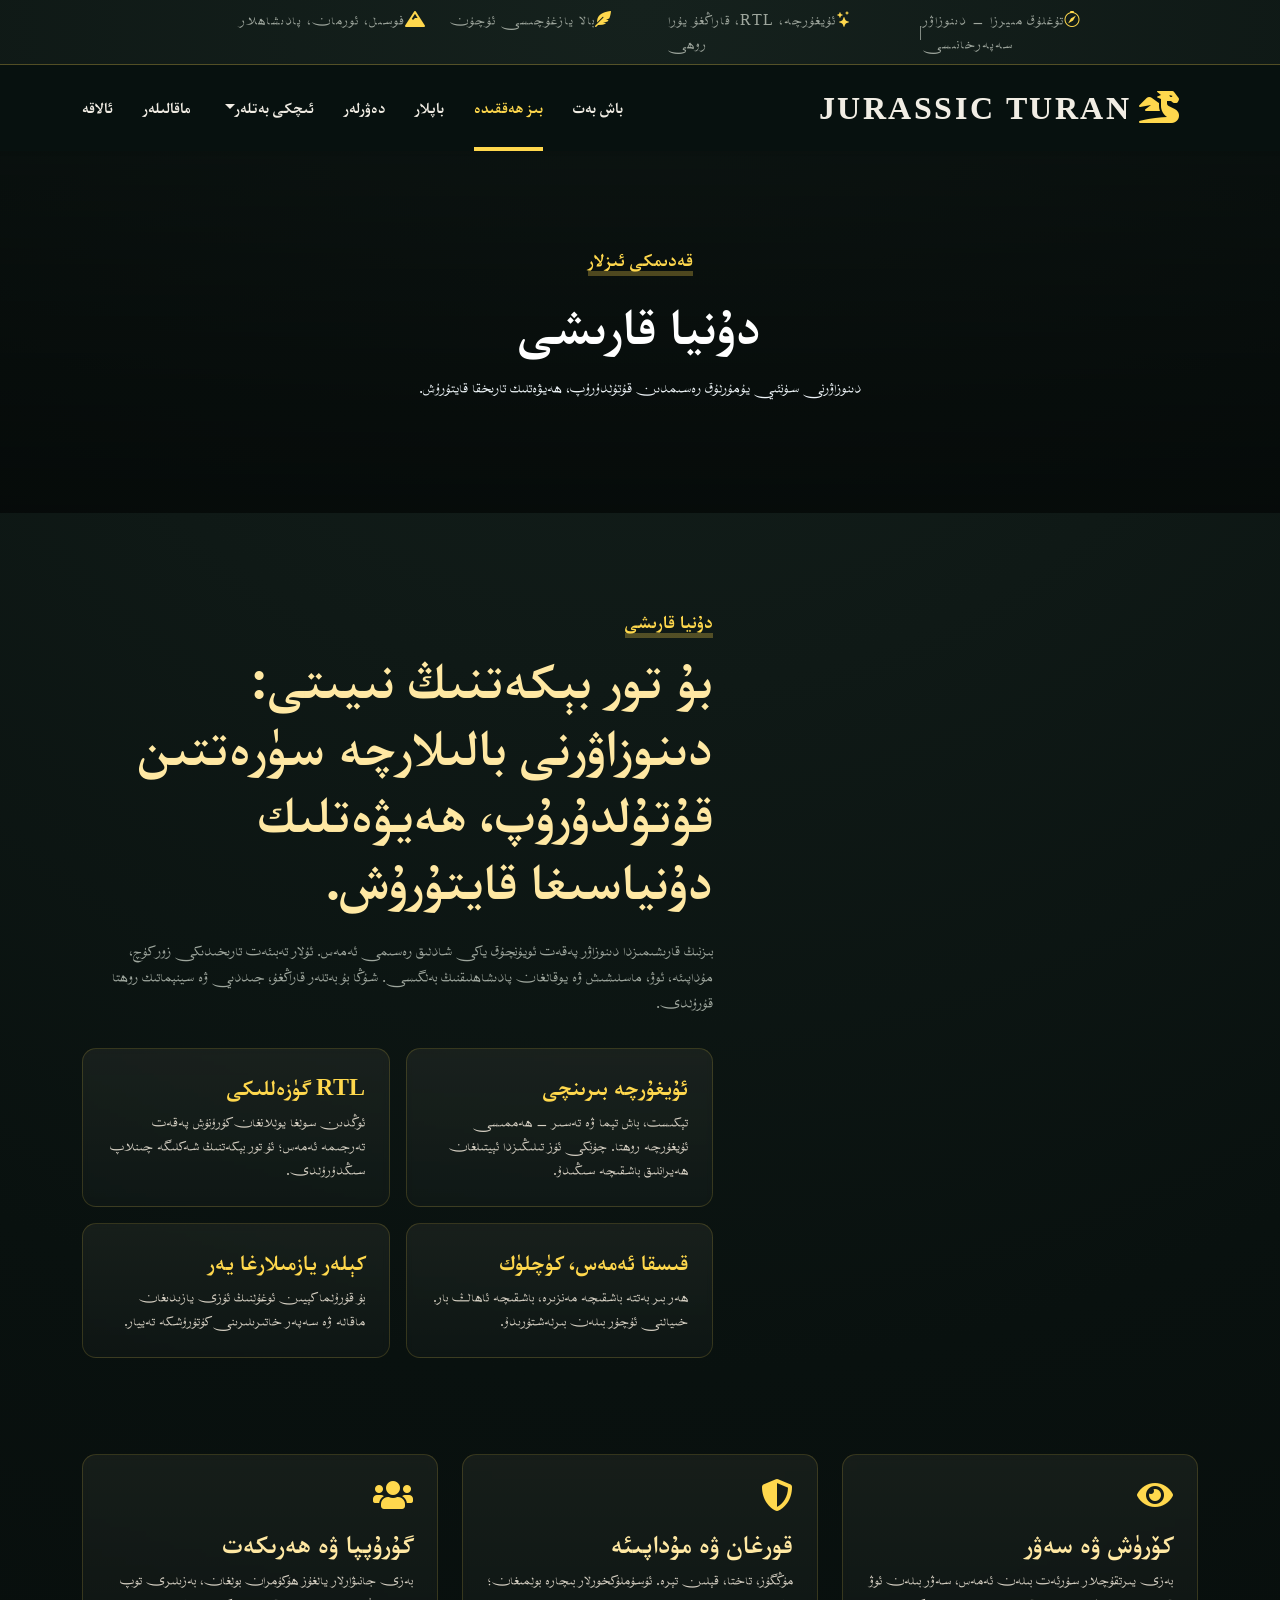
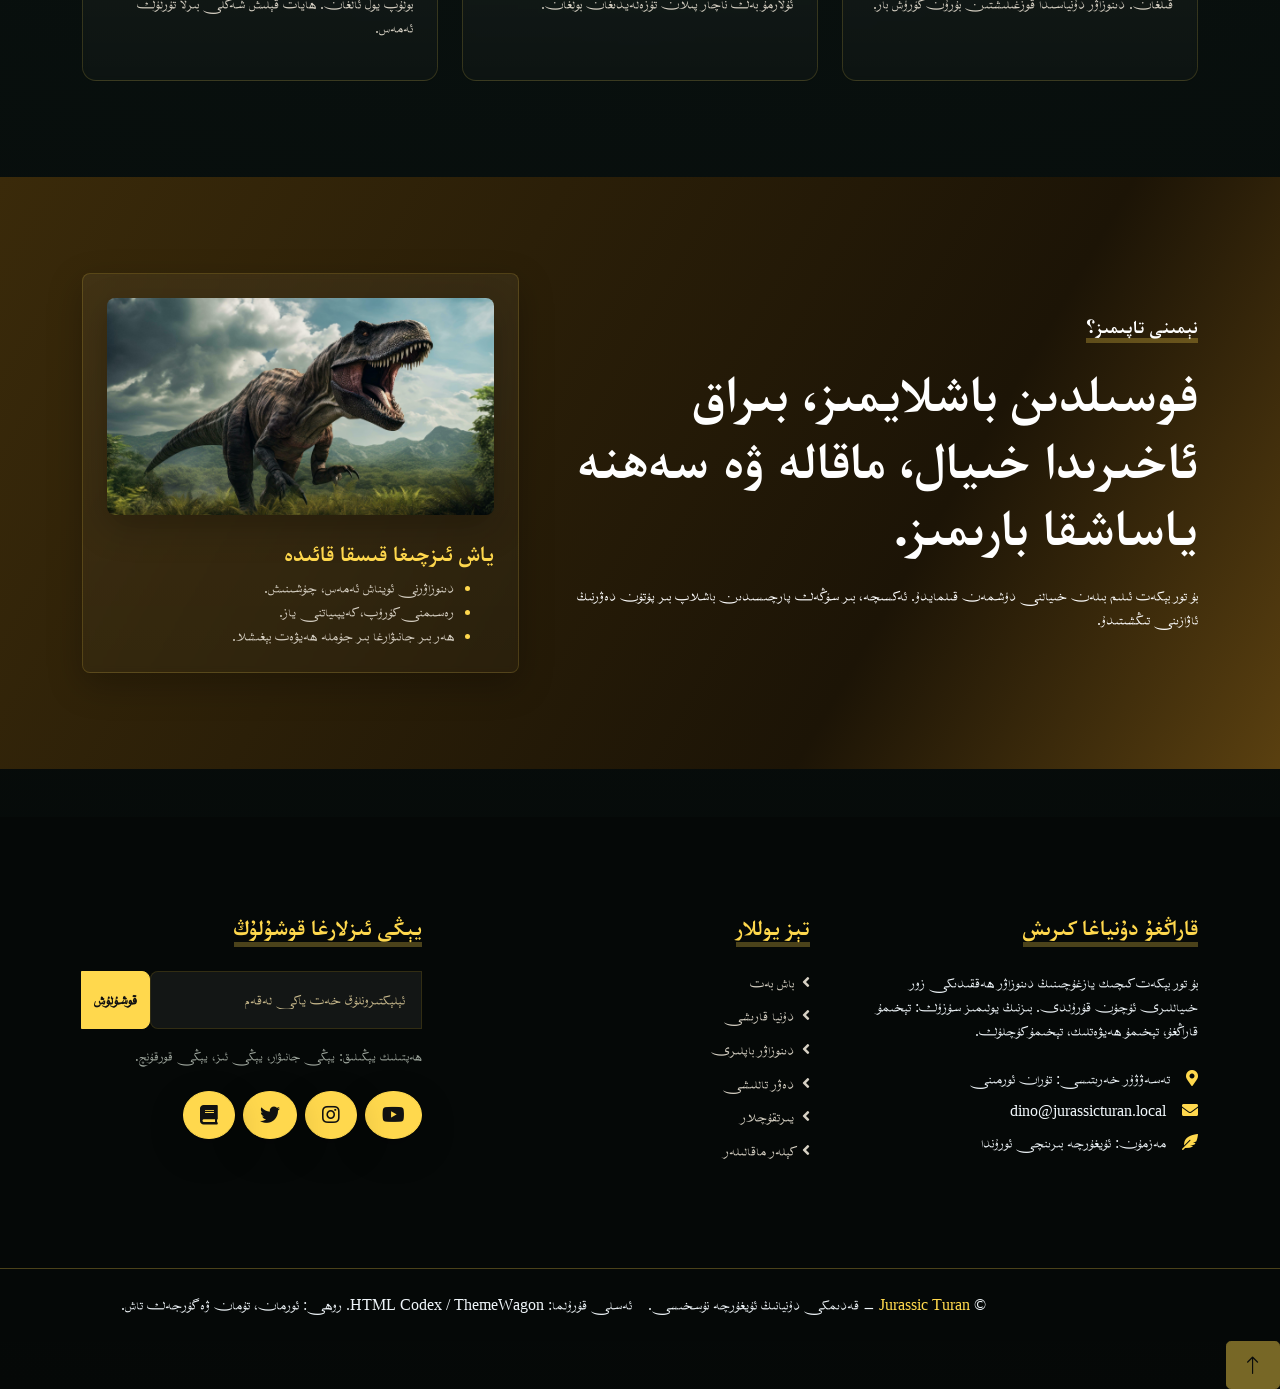
==== commit 12f1c821: "fix: point site image references to trex asset" ====
--- a/about.html
+++ b/about.html
@@ -85,7 +85,7 @@
 <div class="container-fluid py-5">
   <div class="container">
     <div class="row gx-5 align-items-center">
-      <div class="col-lg-5 mb-5 mb-lg-0" style="min-height:500px;"><div class="position-relative h-100"><img class="position-absolute w-100 h-100 rounded page-hero-art" src="img/about-world.svg" alt="دۇنيا"></div></div>
+      <div class="col-lg-5 mb-5 mb-lg-0" style="min-height:500px;"><div class="position-relative h-100"><img class="position-absolute w-100 h-100 rounded page-hero-art" src="img/trex.jpg" alt="دۇنيا"></div></div>
       <div class="col-lg-7">
         <div class="mb-4"><h5 class="d-inline-block text-primary text-uppercase border-bottom border-5">دۇنيا قارىشى</h5><h1 class="display-4">بۇ تور بېكەتنىڭ نىيىتى: دىنوزاۋرنى بالىلارچە سۈرەتتىن قۇتۇلدۇرۇپ، ھەيۋەتلىك دۇنياسىغا قايتۇرۇش.</h1></div>
         <p class="section-lead">بىزنىڭ قارىشىمىزدا دىنوزاۋر پەقەت ئويۇنچۇق ياكى شادلىق رەسىمى ئەمەس. ئۇلار تەبىئەت تارىخىدىكى زور كۈچ، مۇداپىئە، ئوۋ، ماسلىشىش ۋە يوقالغان پادىشاھلىقنىڭ بەلگىسى. شۇڭا بۇ بەتلەر قاراڭغۇ، جىددىي ۋە سينېماتىك روھتا قۇرۇلدى.</p>
@@ -104,7 +104,7 @@
   <div class="col-lg-4"><div class="fact-card h-100"><i class="fas fa-shield-alt fa-2x mb-3"></i><h3>قورغان ۋە مۇداپىئە</h3><p>مۈڭگۈز، تاختا، قېلىن تېرە. ئۆسۈملۈكخورلار بىچارە بولمىغان؛ ئۇلارمۇ بەك ناچار پىلان تۈزەلەيدىغان بولغان.</p></div></div>
   <div class="col-lg-4"><div class="fact-card h-100"><i class="fas fa-users fa-2x mb-3"></i><h3>گۇرۇپپا ۋە ھەرىكەت</h3><p>بەزى جانىۋارلار يالغۇز ھۆكۈمران بولغان، بەزىلىرى توپ بولۇپ يول ئالغان. ھايات قېلىش شەكلى بىرلا تۈرلۈك ئەمەس.</p></div></div>
 </div></div></div>
-<div class="container-fluid bg-primary my-5 py-5"><div class="container py-5"><div class="row g-5 align-items-center"><div class="col-lg-7"><h5 class="d-inline-block text-white text-uppercase border-bottom border-5 mb-3">نېمىنى تاپىمىز؟</h5><h1 class="display-4 text-white">فوسىلدىن باشلايمىز، بىراق ئاخىرىدا خىيال، ماقالە ۋە سەھنە ياساشقا بارىمىز.</h1><p class="text-white mt-4 mb-0">بۇ تور بېكەت ئىلىم بىلەن خىيالنى دۈشمەن قىلمايدۇ. ئەكسىچە، بىر سۆڭەك پارچىسىدىن باشلاپ بىر پۈتۈن دەۋرنىڭ ئاۋازىنى تىڭشىتىدۇ.</p></div><div class="col-lg-5"><div class="glass-panel rounded p-4"><img class="img-fluid rounded" src="img/field-note-2.svg" alt="ياۋا سادا"><div class="mt-4"><h4 class="text-primary">ياش ئىزچىغا قىسقا قائىدە</h4><ul class="list-accent mb-0"><li>دىنوزاۋرنى ئويناش ئەمەس، چۈشىنىش.</li><li>رەسىمنى كۆرۈپ، كەيپىياتنى ياز.</li><li>ھەر بىر جانىۋارغا بىر جۈملە ھەيۋەت بېغىشلا.</li></ul></div></div></div></div></div></div>
+<div class="container-fluid bg-primary my-5 py-5"><div class="container py-5"><div class="row g-5 align-items-center"><div class="col-lg-7"><h5 class="d-inline-block text-white text-uppercase border-bottom border-5 mb-3">نېمىنى تاپىمىز؟</h5><h1 class="display-4 text-white">فوسىلدىن باشلايمىز، بىراق ئاخىرىدا خىيال، ماقالە ۋە سەھنە ياساشقا بارىمىز.</h1><p class="text-white mt-4 mb-0">بۇ تور بېكەت ئىلىم بىلەن خىيالنى دۈشمەن قىلمايدۇ. ئەكسىچە، بىر سۆڭەك پارچىسىدىن باشلاپ بىر پۈتۈن دەۋرنىڭ ئاۋازىنى تىڭشىتىدۇ.</p></div><div class="col-lg-5"><div class="glass-panel rounded p-4"><img class="img-fluid rounded" src="img/trex.jpg" alt="ياۋا سادا"><div class="mt-4"><h4 class="text-primary">ياش ئىزچىغا قىسقا قائىدە</h4><ul class="list-accent mb-0"><li>دىنوزاۋرنى ئويناش ئەمەس، چۈشىنىش.</li><li>رەسىمنى كۆرۈپ، كەيپىياتنى ياز.</li><li>ھەر بىر جانىۋارغا بىر جۈملە ھەيۋەت بېغىشلا.</li></ul></div></div></div></div></div></div>
 
   <div class="container-fluid bg-dark text-light mt-5 py-5">
     <div class="container py-5">
--- a/css/style.css
+++ b/css/style.css
@@ -1,6 +1,21 @@
+
+@font-face {
+    font-family: 'UKIJ Merdane';
+    src: url('../fonts/ukij-merdane/UKIJMe.ttf') format('truetype');
+    font-weight: 400;
+    font-style: normal;
+}
+@font-face {
+    font-family: 'UKIJ Tuz';
+    src: url('../fonts/ukij-tuz/UKIJTuzBold.ttf') format('truetype');
+    font-weight: 700;
+    font-style: normal;
+}
 
 :root {
-    --primary: #d2a24c;
+    --primary: #ffd84d;
+    --primary-soft: #ffe8a3;
+    --primary-deep: #c7921e;
     --secondary: #22372f;
     --light: #f1ede4;
     --dark: #08110f;
@@ -11,15 +26,48 @@
 }
 html { scroll-behavior: smooth; }
 body {
-    font-family: 'Roboto', sans-serif;
+    font-family: 'UKIJ Merdane', 'Noto Naskh Arabic', serif;
     background: radial-gradient(circle at top, #15211d 0%, #09110f 45%, #050807 100%);
     color: var(--text);
     direction: rtl;
     text-align: right;
 }
 a { color: var(--primary); }
-a:hover { color: #f0c777; }
-h1,h2,h3,h4,h5,h6,.navbar-light .navbar-nav .nav-link { font-family: 'Roboto Condensed', sans-serif; }
+a:hover { color: var(--primary-soft); }
+
+h1, h2, h3, h4, h5, h6,
+.display-1, .display-2, .display-3, .display-4,
+.h1, .h2, .h3, .h4, .h5, .h6,
+.card-title,
+.blog-card a,
+.blog-card a.h3,
+.blog-card .h3,
+.blog-card h3,
+.blog-card h4,
+.blog-card .text-dark,
+.blog-card .text-body,
+.service-item h4,
+.team-item h3,
+.team-item h6,
+.price-card h3,
+.price-card h1,
+.gallery-card h4,
+.testimonial-item h3,
+.testimonial-item h6,
+.footer-link,
+.navbar-light .navbar-brand h1,
+.dropdown-item,
+.text-dark {
+    color: var(--primary-soft);
+}
+
+.blog-card a:hover,
+.blog-card a.h3:hover,
+.footer-link:hover,
+.dropdown-item:hover {
+    color: var(--primary) !important;
+}
+h1,h2,h3,h4,h5,h6,.navbar-light .navbar-nav .nav-link { font-family: 'UKIJ Tuz', 'UKIJ Merdane', 'Noto Naskh Arabic', serif; }
 .btn { font-weight: 700; transition: .35s; }
 .btn:hover { transform: translateY(-3px); box-shadow: 0 12px 25px rgba(0,0,0,.35); }
 .btn-primary { color: #111; background-color: var(--primary); border-color: var(--primary); }
@@ -27,64 +75,144 @@
 .btn-dark { background:#050807; border-color:#050807; }
 .bg-light { background-color: rgba(255,255,255,.04) !important; }
 .bg-white { background-color: rgba(8,17,15,.95) !important; }
-.bg-primary { background: linear-gradient(120deg, #182821, #0d1714 70%, #253a31) !important; }
+.bg-primary { background: linear-gradient(120deg, #3a2a0a, #1c1406 70%, #5a4010) !important; }
 .bg-dark { background: #050807 !important; }
 .text-primary { color: var(--primary) !important; }
 .text-body, .text-dark { color: var(--text) !important; }
 .text-muted { color: var(--muted) !important; }
-.border-bottom, .border-top, .border-secondary { border-color: rgba(210,162,76,.18) !important; }
+.border-bottom, .border-top, .border-secondary { border-color: rgba(255,216,77,.28) !important; }
 .rounded, .rounded-top, .rounded-circle { box-shadow: 0 12px 34px rgba(0,0,0,.25); }
 .topbar-note { letter-spacing: .06em; color: var(--muted); }
-.navbar-light .navbar-brand h1 { color: var(--light); font-size: 2rem; letter-spacing:.08em; }
+.navbar-light .navbar-brand {
+    display: flex;
+    align-items: center;
+    min-width: 0;
+    max-width: calc(100% - 70px);
+}
+.navbar-light .navbar-brand h1 {
+    color: var(--light);
+    font-size: 2rem;
+    letter-spacing:.08em;
+    margin: 0;
+    white-space: nowrap;
+    overflow: hidden;
+    text-overflow: ellipsis;
+}
 .navbar-light .navbar-nav .nav-link { position: relative; margin-right: 30px; margin-left: 0; padding: 30px 0; font-size: 17px; font-weight: 700; color: var(--light); }
 .navbar-light .navbar-nav .nav-link:hover, .navbar-light .navbar-nav .nav-link.active { color: var(--primary); }
 @media (min-width: 992px) {
   .navbar-light .navbar-nav .nav-link::before { position:absolute; content:""; width:0; height:4px; bottom:0; right:50%; background:var(--primary); transition:.35s; }
   .navbar-light .navbar-nav .nav-link:hover::before, .navbar-light .navbar-nav .nav-link.active::before { width:100%; right:0; }
 }
-@media (max-width: 991.98px) { .navbar-light .navbar-nav .nav-link { margin-right:0; padding:10px 0; } }
-.dropdown-menu { background:#111b18; border:1px solid rgba(210,162,76,.16); }
-.dropdown-item { color:var(--text); text-align:right; }
-.dropdown-item:hover { background:#162521; color:var(--primary); }
+@media (max-width: 991.98px) {
+  .navbar {
+    gap: .75rem;
+  }
+  .navbar-light .navbar-brand {
+    max-width: calc(100% - 64px);
+    flex: 1 1 auto;
+  }
+  .navbar-light .navbar-brand h1 {
+    font-size: clamp(1rem, 4.8vw, 1.4rem);
+    letter-spacing: .03em;
+  }
+  .navbar-light .navbar-nav .nav-link { margin-right:0; padding:10px 0; }
+  .navbar-light .navbar-toggler {
+    flex: 0 0 auto;
+    margin-right: 0;
+    margin-left: auto;
+    padding: .25rem .6rem;
+    border-color: rgba(255,216,77,.45);
+    color: var(--primary);
+  }
+  .navbar-light .navbar-toggler:focus {
+    box-shadow: 0 0 0 .2rem rgba(255,216,77,.2);
+  }
+  .navbar-light .navbar-toggler-icon {
+    width: 1.35em;
+    height: 1.35em;
+    background-image: url("data:image/svg+xml,%3csvg xmlns='http://www.w3.org/2000/svg' viewBox='0 0 30 30'%3e%3cpath stroke='rgba%28255,216,77,0.95%29' stroke-linecap='round' stroke-miterlimit='10' stroke-width='2.4' d='M4 7h22M4 15h22M4 23h22'/%3e%3c/svg%3e");
+  }
+  .navbar-collapse {
+    margin-top: 1rem;
+    padding: 1rem 1.25rem;
+    background: rgba(8,17,15,.98);
+    border: 1px solid rgba(255,216,77,.16);
+    border-radius: 18px;
+    box-shadow: 0 18px 40px rgba(0,0,0,.35);
+  }
+  .navbar-nav {
+    width: 100%;
+  }
+  .navbar .dropdown-menu {
+    position: static;
+    float: none;
+    width: 100%;
+    margin-top: .35rem;
+    background: rgba(255,255,255,.03);
+    border-radius: 12px;
+    box-shadow: none;
+  }
+}
+@media (max-width: 420px) {
+  .navbar-light .navbar-brand {
+    max-width: calc(100% - 58px);
+  }
+  .navbar-light .navbar-brand h1 {
+    font-size: .92rem;
+    letter-spacing: .01em;
+  }
+}
+.dropdown-menu { background:#111b18; border:1px solid rgba(255,216,77,.2); }
+.dropdown-item { color:var(--primary-soft); text-align:right; }
+.dropdown-item:hover { background:#2b2110; color:var(--primary); }
 .hero-header {
     position: relative;
-    background: linear-gradient(rgba(4,8,7,.45), rgba(4,8,7,.76)), url(../img/hero-dino.svg) center center no-repeat;
+    background: linear-gradient(rgba(4,8,7,.45), rgba(4,8,7,.76)), url(../img/hero-background.jpg) center center no-repeat;
     background-size: cover;
     overflow: hidden;
 }
 .hero-header::before {
-    content:""; position:absolute; inset:0; background: radial-gradient(circle at 15% 20%, rgba(210,162,76,.18), transparent 30%), linear-gradient(90deg, rgba(0,0,0,.75), rgba(0,0,0,.25));
+    content:""; position:absolute; inset:0; background: radial-gradient(circle at 15% 20%, rgba(255,216,77,.24), transparent 30%), linear-gradient(90deg, rgba(0,0,0,.75), rgba(0,0,0,.25));
 }
 .hero-header .container { position: relative; z-index: 1; }
 .section-lead { font-size:1.08rem; color:var(--muted); }
-.service-item, .fact-card, .story-card, .contact-card, .field-card, .blog-card, .glass-panel {
-    background: linear-gradient(180deg, rgba(255,255,255,.05), rgba(255,255,255,.025));
-    border: 1px solid rgba(210,162,76,.12);
+.homepage-intro { text-align: center; }
+.homepage-intro .fact-card { margin-inline: auto; }
+.intro-title { color: var(--primary-soft); text-shadow: 0 0 18px rgba(255, 216, 77, .22); }
+.intro-copy { max-width: 760px; }
+.service-item, .fact-card, .story-card, .contact-card, .field-card, .blog-card, .glass-panel, .gallery-card {
+    background: linear-gradient(180deg, rgba(255,244,210,.06), rgba(255,255,255,.025));
+    border: 1px solid rgba(255,216,77,.16);
     backdrop-filter: blur(3px);
 }
 .service-item { position: relative; min-height: 360px; padding: 0 30px; transition: .4s; }
-.service-item:hover, .story-card:hover, .blog-card:hover, .field-card:hover { transform: translateY(-6px); border-color: rgba(210,162,76,.34); }
-.service-item .service-icon { width: 140px; height: 95px; display:flex; align-items:center; justify-content:center; background: linear-gradient(135deg, var(--primary), #7b5d29); border-radius:50%; transform: rotate(-14deg); box-shadow:0 12px 24px rgba(0,0,0,.3); }
+.service-item:hover, .story-card:hover, .blog-card:hover, .field-card:hover, .gallery-card:hover { transform: translateY(-6px); border-color: rgba(255,216,77,.4); }
+.service-item .service-icon { width: 140px; height: 95px; display:flex; align-items:center; justify-content:center; background: linear-gradient(135deg, var(--primary), var(--primary-deep)); border-radius:50%; transform: rotate(-14deg); box-shadow:0 12px 24px rgba(0,0,0,.3); }
 .service-item .service-icon i { transform: rotate(14deg); color:#111; }
 .service-item a.btn { position:absolute; width:60px; bottom:-48px; left:50%; margin-left:-30px; opacity:0; }
 .service-item:hover a.btn { bottom:-24px; opacity:1; }
 .fact-card { padding: 1.5rem; border-radius: 14px; height: 100%; }
 .fact-card i { color: var(--primary); }
-.price-carousel::after { position:absolute; content:""; width:100%; height:54%; bottom:0; left:0; background: linear-gradient(90deg, #2a2010, #4d3a18); border-radius:14px 14px 60% 60%; z-index:-1; }
+.price-carousel::after { position:absolute; content:""; width:100%; height:54%; bottom:0; left:0; background: linear-gradient(90deg, #4a3410, #7a5816); border-radius:14px 14px 60% 60%; z-index:-1; }
 .price-carousel .owl-nav, .team-carousel .owl-nav { margin-top: 35px; width:100%; text-align:center; display:flex; justify-content:center; }
 .team-carousel .owl-nav { position:absolute; padding:0 25px; top:calc(50% - 22px); left:0; justify-content:space-between; }
-.price-carousel .owl-nav .owl-prev, .price-carousel .owl-nav .owl-next, .team-carousel .owl-nav .owl-prev, .team-carousel .owl-nav .owl-next { width:45px; height:45px; display:flex; align-items:center; justify-content:center; color:var(--primary); background:#09110f; border:1px solid rgba(210,162,76,.25); border-radius:45px; font-size:22px; transition:.35s; }
+.price-carousel .owl-nav .owl-prev, .price-carousel .owl-nav .owl-next, .team-carousel .owl-nav .owl-prev, .team-carousel .owl-nav .owl-next { width:45px; height:45px; display:flex; align-items:center; justify-content:center; color:var(--primary); background:#09110f; border:1px solid rgba(255,216,77,.3); border-radius:45px; font-size:22px; transition:.35s; }
 .price-carousel .owl-nav .owl-prev:hover, .price-carousel .owl-nav .owl-next:hover, .team-carousel .owl-nav .owl-prev:hover, .team-carousel .owl-nav .owl-next:hover { background: var(--primary); color:#111; }
 @media (min-width:576px){ .team-item .row { height:360px; } }
 .team-item .row, .testimonial-item, .price-card, .blog-card { background: linear-gradient(180deg, rgba(255,255,255,.05), rgba(255,255,255,.02)); }
-.team-item img, .blog-card img, .price-card img, .page-hero-art { object-fit: cover; }
+.team-item img, .blog-card img, .price-card img, .page-hero-art, .gallery-card img { object-fit: cover; }
+.gallery-card img { height: 280px; }
+.photo-gallery-section { background: linear-gradient(180deg, rgba(255,255,255,.02), rgba(255,255,255,.01)); }
+.gallery-grid .gallery-card { transition: .35s; }
+.gallery-card .p-4 { min-height: 150px; }
 .testimonial-carousel .owl-dots { margin-top:15px; display:flex; align-items:center; justify-content:center; }
-.testimonial-carousel .owl-dot { margin:0 5px; width:20px; height:20px; background:#111b18; border:2px solid var(--primary); border-radius:20px; transition:.35s; }
+.testimonial-carousel .owl-dot { margin:0 5px; width:20px; height:20px; background:#2a2112; border:2px solid var(--primary); border-radius:20px; transition:.35s; }
 .testimonial-carousel .owl-dot.active { width:40px; height:40px; background: var(--primary); }
 .testimonial-carousel .owl-item img { width:150px; height:150px; object-fit:cover; }
-.form-control, .form-select { background-color: rgba(255,255,255,.06) !important; color: var(--light); border: 1px solid rgba(210,162,76,.14) !important; }
-.form-control::placeholder { color: #98a399; }
-.form-control:focus, .form-select:focus { box-shadow: 0 0 0 .25rem rgba(210,162,76,.15); border-color: rgba(210,162,76,.32) !important; }
+.form-control, .form-select { background-color: rgba(255,255,255,.06) !important; color: var(--light); border: 1px solid rgba(255,216,77,.18) !important; }
+.form-control::placeholder { color: #c8b98c; }
+.form-control:focus, .form-select:focus { box-shadow: 0 0 0 .25rem rgba(255,216,77,.18); border-color: rgba(255,216,77,.38) !important; }
 .input-group > .btn { z-index: 0; }
 .footer-link { color: var(--text); text-decoration:none; margin-bottom:.6rem; display:block; }
 .footer-link:hover { color: var(--primary); }
